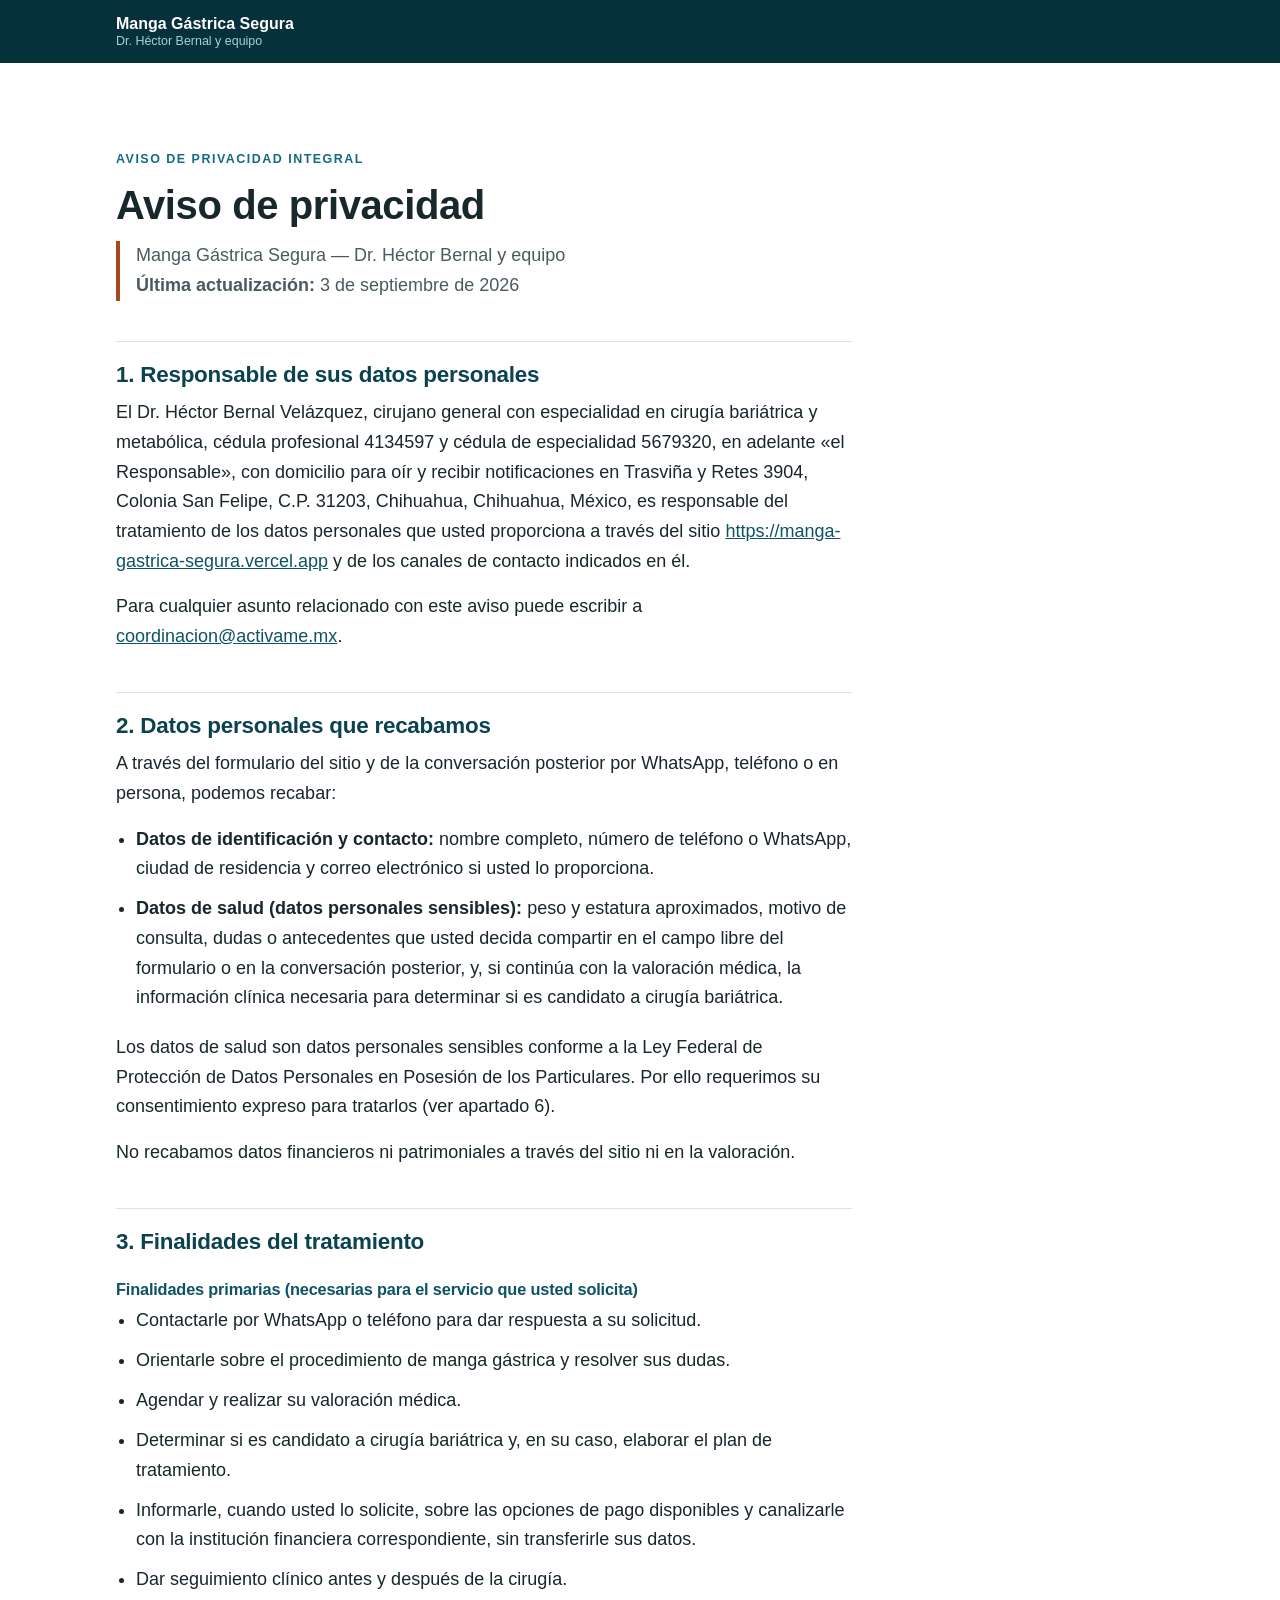
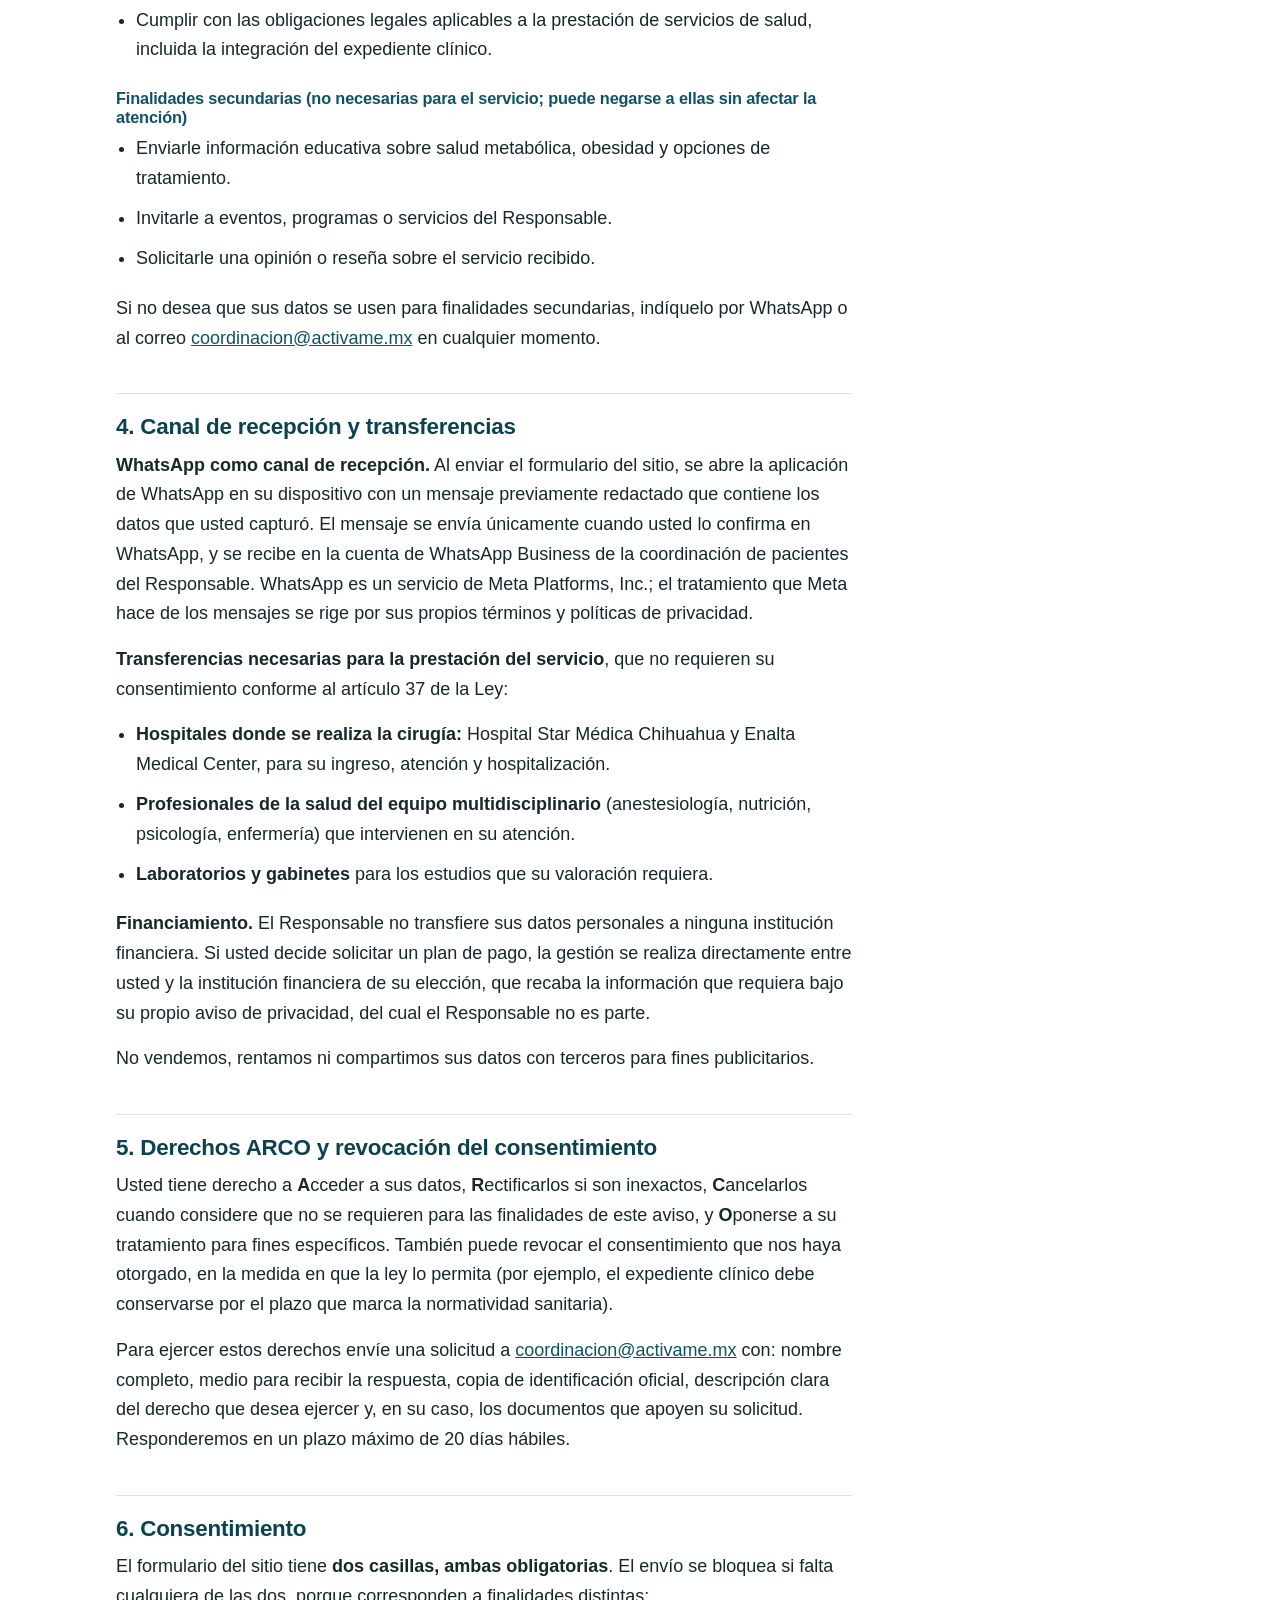
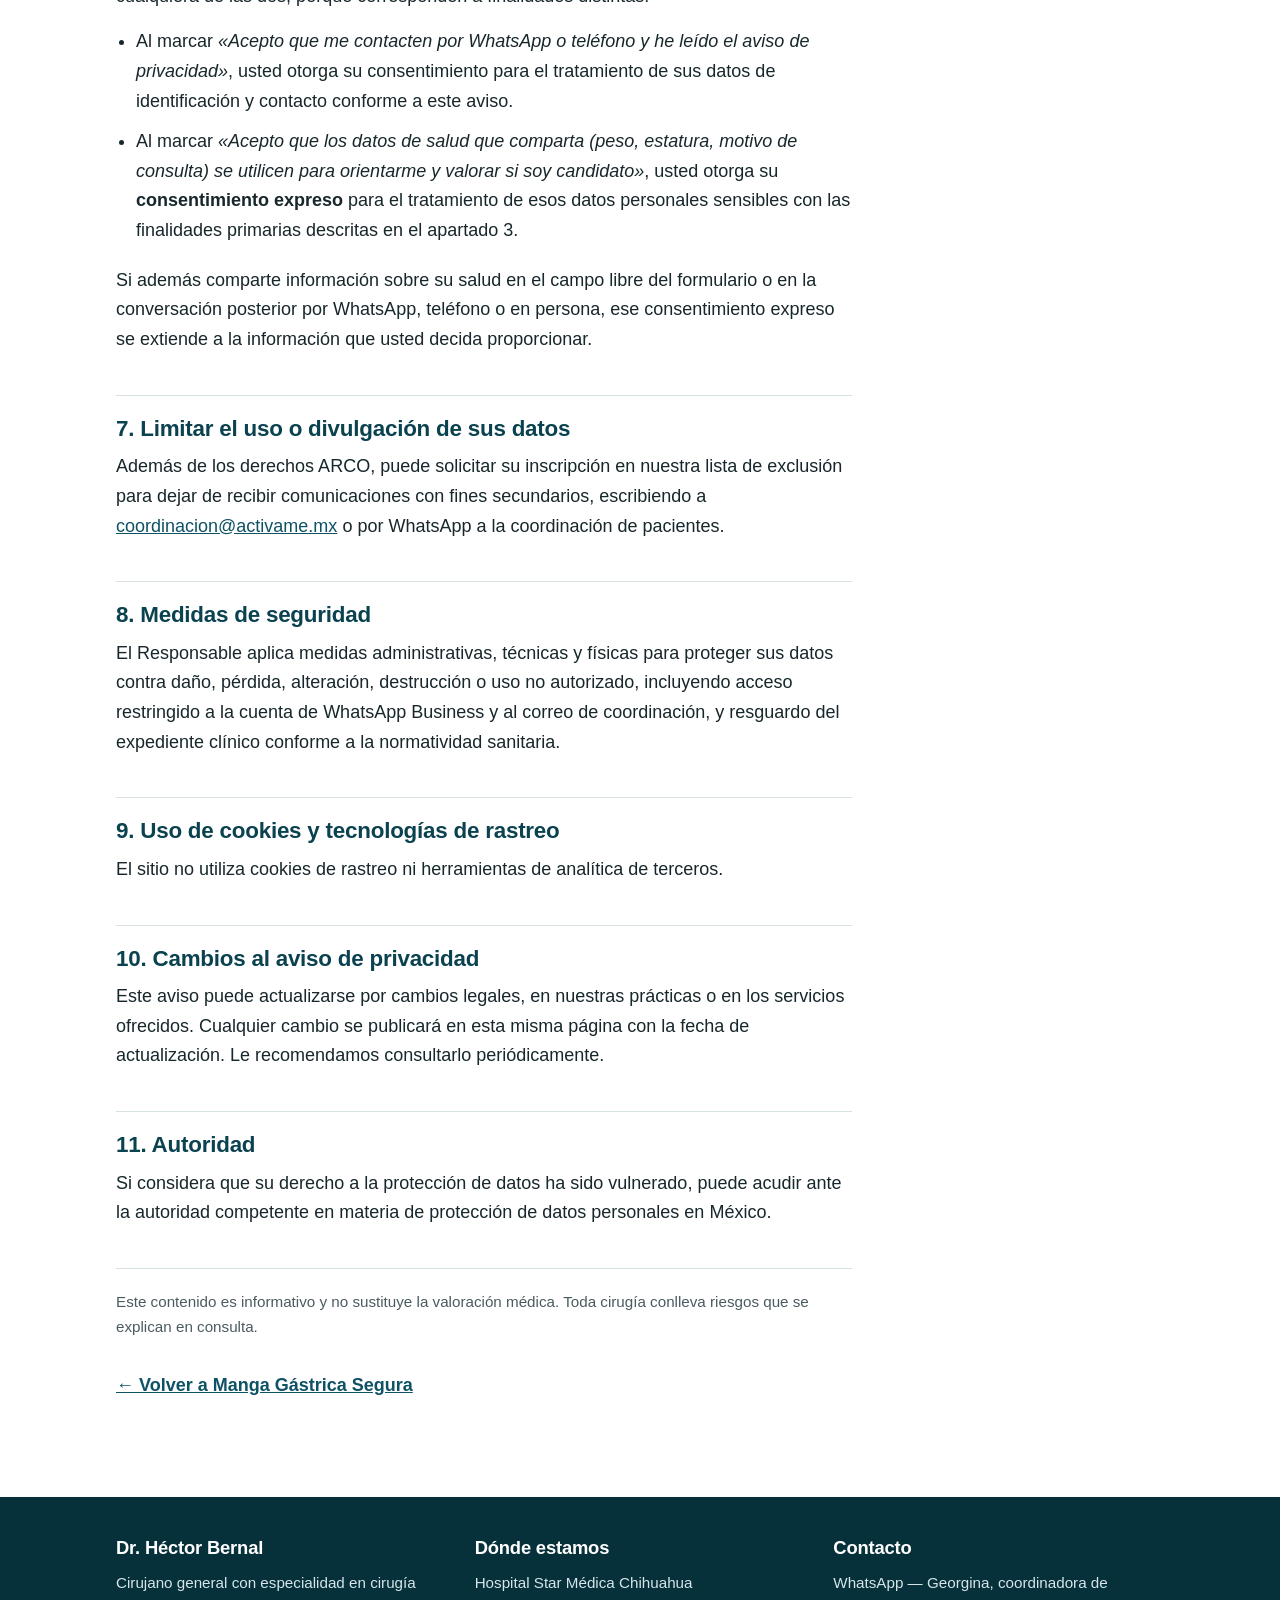
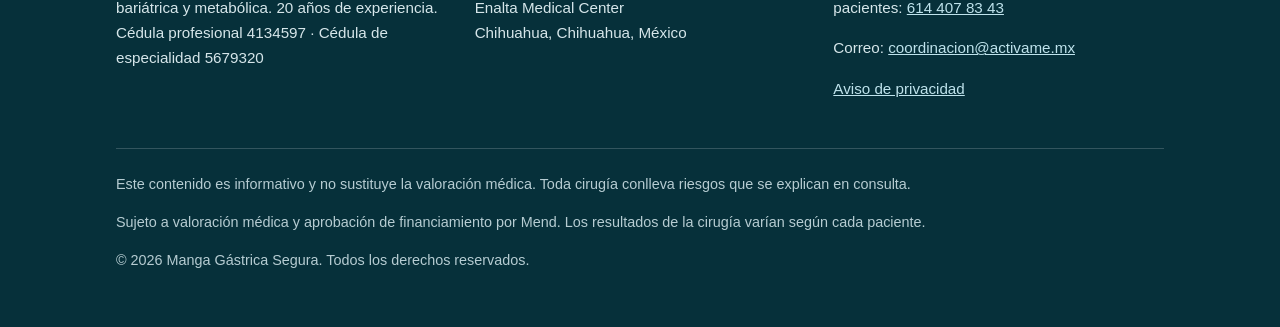
==== aviso-de-privacidad.html @ e192a99c "Publica el aviso de privacidad como página propia del sitio aviso-de-privacidad.html en la raíz, ser" ====
<!doctype html>
<html lang="es-MX">
<head>
<meta charset="utf-8">
<meta name="viewport" content="width=device-width, initial-scale=1">

<!-- DESPLIEGUE PROVISIONAL: no indexable, igual que el resto del sitio. Al pasar al dominio
     definitivo hay que cambiar este robots a "index, follow" Y quitar el X-Robots-Tag de
     vercel.json y netlify.toml. -->
<meta name="robots" content="noindex, nofollow">
<title>Aviso de privacidad | Manga Gástrica Segura</title>
<meta name="description" content="Aviso de privacidad integral del programa Manga Gástrica Segura, del Dr. Héctor Bernal y su equipo, en Chihuahua.">
<link rel="canonical" href="https://manga-gastrica-segura.vercel.app/aviso-de-privacidad">

<link rel="stylesheet" href="assets/css/styles.css">
<link rel="icon" href="data:image/svg+xml,<svg xmlns='http://www.w3.org/2000/svg' viewBox='0 0 100 100'><rect width='100' height='100' rx='20' fill='%230b4250'/><text x='50' y='68' font-size='56' font-family='sans-serif' font-weight='700' fill='white' text-anchor='middle'>M</text></svg>">
</head>
<body>

<a class="salta-al-contenido" href="#contenido">Saltar al contenido</a>

<!-- Mismo encabezado que la landing, sin el CTA: esta página se lee, no convierte. -->
<header class="encabezado">
  <div class="envoltura encabezado__fila">
    <a class="marca" href="/">
      Manga Gástrica Segura
      <span>Dr. Héctor Bernal y equipo</span>
    </a>
  </div>
</header>

<main id="contenido">
  <section class="seccion">
    <div class="envoltura">
      <article class="documento">

        <span class="etiqueta-seccion">Aviso de privacidad integral</span>
        <h1>Aviso de privacidad</h1>
        <p class="documento__entrada">
          Manga Gástrica Segura — Dr. Héctor Bernal y equipo<br>
          <strong>Última actualización:</strong> 3 de septiembre de 2026
        </p>

        <h2>1. Responsable de sus datos personales</h2>
        <p>
          El Dr. Héctor Bernal Velázquez, cirujano general con especialidad en cirugía bariátrica
          y metabólica, cédula profesional 4134597 y cédula de especialidad 5679320, en adelante
          «el Responsable», con domicilio para oír y recibir notificaciones en Trasviña y Retes
          3904, Colonia San Felipe, C.P. 31203, Chihuahua, Chihuahua, México, es responsable del
          tratamiento de los datos personales que usted proporciona a través del sitio
          <a href="https://manga-gastrica-segura.vercel.app/">https://manga-gastrica-segura.vercel.app</a>
          y de los canales de contacto indicados en él.
        </p>
        <p>
          Para cualquier asunto relacionado con este aviso puede escribir a
          <a href="mailto:coordinacion@activame.mx">coordinacion@activame.mx</a>.
        </p>

        <h2>2. Datos personales que recabamos</h2>
        <p>
          A través del formulario del sitio y de la conversación posterior por WhatsApp, teléfono
          o en persona, podemos recabar:
        </p>
        <ul>
          <li>
            <strong>Datos de identificación y contacto:</strong> nombre completo, número de
            teléfono o WhatsApp, ciudad de residencia y correo electrónico si usted lo
            proporciona.
          </li>
          <li>
            <strong>Datos de salud (datos personales sensibles):</strong> peso y estatura
            aproximados, motivo de consulta, dudas o antecedentes que usted decida compartir en
            el campo libre del formulario o en la conversación posterior, y, si continúa con la
            valoración médica, la información clínica necesaria para determinar si es candidato a
            cirugía bariátrica.
          </li>
        </ul>
        <p>
          Los datos de salud son datos personales sensibles conforme a la Ley Federal de
          Protección de Datos Personales en Posesión de los Particulares. Por ello requerimos su
          consentimiento expreso para tratarlos (ver apartado 6).
        </p>
        <p>No recabamos datos financieros ni patrimoniales a través del sitio ni en la valoración.</p>

        <h2>3. Finalidades del tratamiento</h2>
        <h3>Finalidades primarias (necesarias para el servicio que usted solicita)</h3>
        <ul>
          <li>Contactarle por WhatsApp o teléfono para dar respuesta a su solicitud.</li>
          <li>Orientarle sobre el procedimiento de manga gástrica y resolver sus dudas.</li>
          <li>Agendar y realizar su valoración médica.</li>
          <li>Determinar si es candidato a cirugía bariátrica y, en su caso, elaborar el plan de tratamiento.</li>
          <li>Informarle, cuando usted lo solicite, sobre las opciones de pago disponibles y canalizarle con la institución financiera correspondiente, sin transferirle sus datos.</li>
          <li>Dar seguimiento clínico antes y después de la cirugía.</li>
          <li>Cumplir con las obligaciones legales aplicables a la prestación de servicios de salud, incluida la integración del expediente clínico.</li>
        </ul>
        <h3>Finalidades secundarias (no necesarias para el servicio; puede negarse a ellas sin afectar la atención)</h3>
        <ul>
          <li>Enviarle información educativa sobre salud metabólica, obesidad y opciones de tratamiento.</li>
          <li>Invitarle a eventos, programas o servicios del Responsable.</li>
          <li>Solicitarle una opinión o reseña sobre el servicio recibido.</li>
        </ul>
        <p>
          Si no desea que sus datos se usen para finalidades secundarias, indíquelo por WhatsApp o
          al correo <a href="mailto:coordinacion@activame.mx">coordinacion@activame.mx</a> en
          cualquier momento.
        </p>

        <h2>4. Canal de recepción y transferencias</h2>
        <p>
          <strong>WhatsApp como canal de recepción.</strong> Al enviar el formulario del sitio, se
          abre la aplicación de WhatsApp en su dispositivo con un mensaje previamente redactado
          que contiene los datos que usted capturó. El mensaje se envía únicamente cuando usted lo
          confirma en WhatsApp, y se recibe en la cuenta de WhatsApp Business de la coordinación
          de pacientes del Responsable. WhatsApp es un servicio de Meta Platforms, Inc.; el
          tratamiento que Meta hace de los mensajes se rige por sus propios términos y políticas
          de privacidad.
        </p>
        <p>
          <strong>Transferencias necesarias para la prestación del servicio</strong>, que no
          requieren su consentimiento conforme al artículo 37 de la Ley:
        </p>
        <ul>
          <li><strong>Hospitales donde se realiza la cirugía:</strong> Hospital Star Médica Chihuahua y Enalta Medical Center, para su ingreso, atención y hospitalización.</li>
          <li><strong>Profesionales de la salud del equipo multidisciplinario</strong> (anestesiología, nutrición, psicología, enfermería) que intervienen en su atención.</li>
          <li><strong>Laboratorios y gabinetes</strong> para los estudios que su valoración requiera.</li>
        </ul>
        <p>
          <strong>Financiamiento.</strong> El Responsable no transfiere sus datos personales a
          ninguna institución financiera. Si usted decide solicitar un plan de pago, la gestión se
          realiza directamente entre usted y la institución financiera de su elección, que recaba
          la información que requiera bajo su propio aviso de privacidad, del cual el Responsable
          no es parte.
        </p>
        <p>No vendemos, rentamos ni compartimos sus datos con terceros para fines publicitarios.</p>

        <h2>5. Derechos ARCO y revocación del consentimiento</h2>
        <p>
          Usted tiene derecho a <strong>A</strong>cceder a sus datos, <strong>R</strong>ectificarlos
          si son inexactos, <strong>C</strong>ancelarlos cuando considere que no se requieren para
          las finalidades de este aviso, y <strong>O</strong>ponerse a su tratamiento para fines
          específicos. También puede revocar el consentimiento que nos haya otorgado, en la medida
          en que la ley lo permita (por ejemplo, el expediente clínico debe conservarse por el
          plazo que marca la normatividad sanitaria).
        </p>
        <p>
          Para ejercer estos derechos envíe una solicitud a
          <a href="mailto:coordinacion@activame.mx">coordinacion@activame.mx</a> con: nombre
          completo, medio para recibir la respuesta, copia de identificación oficial, descripción
          clara del derecho que desea ejercer y, en su caso, los documentos que apoyen su
          solicitud. Responderemos en un plazo máximo de 20 días hábiles.
        </p>

        <h2>6. Consentimiento</h2>
        <p>
          El formulario del sitio tiene <strong>dos casillas, ambas obligatorias</strong>. El
          envío se bloquea si falta cualquiera de las dos, porque corresponden a finalidades
          distintas:
        </p>
        <ul>
          <li>
            Al marcar <em>«Acepto que me contacten por WhatsApp o teléfono y he leído el aviso de
            privacidad»</em>, usted otorga su consentimiento para el tratamiento de sus datos de
            identificación y contacto conforme a este aviso.
          </li>
          <li>
            Al marcar <em>«Acepto que los datos de salud que comparta (peso, estatura, motivo de
            consulta) se utilicen para orientarme y valorar si soy candidato»</em>, usted otorga
            su <strong>consentimiento expreso</strong> para el tratamiento de esos datos
            personales sensibles con las finalidades primarias descritas en el apartado 3.
          </li>
        </ul>
        <p>
          Si además comparte información sobre su salud en el campo libre del formulario o en la
          conversación posterior por WhatsApp, teléfono o en persona, ese consentimiento expreso
          se extiende a la información que usted decida proporcionar.
        </p>

        <h2>7. Limitar el uso o divulgación de sus datos</h2>
        <p>
          Además de los derechos ARCO, puede solicitar su inscripción en nuestra lista de
          exclusión para dejar de recibir comunicaciones con fines secundarios, escribiendo a
          <a href="mailto:coordinacion@activame.mx">coordinacion@activame.mx</a> o por WhatsApp a
          la coordinación de pacientes.
        </p>

        <h2>8. Medidas de seguridad</h2>
        <p>
          El Responsable aplica medidas administrativas, técnicas y físicas para proteger sus
          datos contra daño, pérdida, alteración, destrucción o uso no autorizado, incluyendo
          acceso restringido a la cuenta de WhatsApp Business y al correo de coordinación, y
          resguardo del expediente clínico conforme a la normatividad sanitaria.
        </p>

        <h2>9. Uso de cookies y tecnologías de rastreo</h2>
        <!-- Redacción elegida tras auditar la página el 3 de septiembre de 2026: cero peticiones
             a dominios de terceros, cero cookies, localStorage y sessionStorage vacíos, sin
             Google Analytics ni Meta Pixel, tipografía del sistema y favicon en data URI.
             Dos cosas que legal debería valorar antes de firmar:
             1. El sitio lo sirve Vercel, cuyos registros de acceso guardan direcciones IP.
                Eso no es una cookie ni analítica, pero sí es tratamiento por un encargado.
             2. El día que se instalen Google Analytics o Meta Pixel, este apartado deja de ser
                cierto y hay que reescribirlo ANTES de activarlos. -->
        <p>El sitio no utiliza cookies de rastreo ni herramientas de analítica de terceros.</p>

        <h2>10. Cambios al aviso de privacidad</h2>
        <p>
          Este aviso puede actualizarse por cambios legales, en nuestras prácticas o en los
          servicios ofrecidos. Cualquier cambio se publicará en esta misma página con la fecha de
          actualización. Le recomendamos consultarlo periódicamente.
        </p>

        <h2>11. Autoridad</h2>
        <!-- Pendiente legal: confirmar el nombre vigente de la autoridad. Tras la reforma de 2025
             y la extinción del INAI, la competencia se reasignó; hasta que legal confirme la
             denominación correcta, el texto se queda en la fórmula genérica de abajo, que es
             válida y no se queda desactualizada. -->
        <p>
          Si considera que su derecho a la protección de datos ha sido vulnerado, puede acudir
          ante la autoridad competente en materia de protección de datos personales en México.
        </p>

        <p class="documento__cierre">
          Este contenido es informativo y no sustituye la valoración médica. Toda cirugía conlleva
          riesgos que se explican en consulta.
        </p>

        <p class="documento__volver"><a href="/">← Volver a Manga Gástrica Segura</a></p>

      </article>
    </div>
  </section>
</main>

<!-- ============ FOOTER ============ -->
<footer class="pie">
  <div class="envoltura">
    <div class="pie__rejilla">
      <div>
        <h2>Dr. Héctor Bernal</h2>
        <p>
          Cirujano general con especialidad en cirugía bariátrica y metabólica.
          20 años de experiencia.<br>
          Cédula profesional 4134597 · Cédula de especialidad 5679320
        </p>
      </div>
      <div>
        <h2>Dónde estamos</h2>
        <p>
          Hospital Star Médica Chihuahua<br>
          Enalta Medical Center<br>
          Chihuahua, Chihuahua, México
        </p>
      </div>
      <div>
        <h2>Contacto</h2>
        <p>
          WhatsApp — Georgina, coordinadora de pacientes:
          <a href="https://wa.me/526144078343?text=Hola%2C%20quiero%20informaci%C3%B3n%20sobre%20una%20valoraci%C3%B3n%20para%20manga%20g%C3%A1strica."
             data-evento="click_whatsapp" data-ubicacion="pie" rel="noopener">614 407 83 43</a>
        </p>
        <p>
          Correo: <a href="mailto:coordinacion@activame.mx">coordinacion@activame.mx</a>
        </p>
        <p><a href="/aviso-de-privacidad">Aviso de privacidad</a></p>
      </div>
    </div>

    <div class="pie__legal">
      <p>
        Este contenido es informativo y no sustituye la valoración médica. Toda cirugía conlleva
        riesgos que se explican en consulta.
      </p>
      <p>
        Sujeto a valoración médica y aprobación de financiamiento por Mend. Los resultados de la
        cirugía varían según cada paciente.
      </p>
      <p>&copy; <span id="anio">2026</span> Manga Gástrica Segura. Todos los derechos reservados.</p>
    </div>
  </div>
</footer>

<script src="assets/js/analitica.js" defer></script>
</body>
</html>
---- assets/css/styles.css ----
/* =========================================================
   Manga Gástrica Segura — hoja de estilos única
   Mobile-first. CSS puro, sin frameworks ni dependencias.
   Paleta: verde azulado profundo (confianza) + terracota (CTA).
   ========================================================= */

/* ---------- 1. Tokens ---------- */
:root {
  /* Color */
  --azul-900: #06303a;
  --azul-800: #0b4250;
  --azul-700: #0e5265;
  --azul-600: #146a80;
  --azul-100: #e2eef1;
  --azul-050: #f2f8f9;

  --terra-700: #8f3b18;
  --terra-600: #a8481f;
  --terra-500: #c25c30;
  --terra-100: #fbeee7;

  --tinta: #17272b;      /* texto principal  — 13.4:1 sobre blanco */
  --tinta-suave: #4a5b60; /* texto secundario — 7.1:1 sobre blanco */
  --linea: #d8e2e5;
  --blanco: #ffffff;
  --hueso: #f7f9fa;

  --alerta-borde: #b08300;
  --alerta-fondo: #fdf6e3;

  /* Tipografía: stack del sistema, cero peticiones externas */
  --fuente: "Inter", "Source Sans 3", -apple-system, BlinkMacSystemFont,
    "Segoe UI", Roboto, "Helvetica Neue", Arial, sans-serif;

  /* Espaciado y forma */
  --ancho: 68rem;
  --radio: 14px;
  --radio-sm: 9px;
  --sombra: 0 1px 2px rgba(6, 48, 58, .06), 0 8px 24px rgba(6, 48, 58, .07);
  --sombra-sm: 0 1px 2px rgba(6, 48, 58, .08);
  --paso: clamp(2.75rem, 8vw, 5rem); /* separación vertical entre secciones */
}

/* ---------- 2. Reset ligero ---------- */
*, *::before, *::after { box-sizing: border-box; }

html {
  -webkit-text-size-adjust: 100%;
  scroll-behavior: smooth;
  scroll-padding-top: 1rem;
}

body {
  margin: 0;
  font-family: var(--fuente);
  font-size: 18px;              /* base 18px en móvil, según brief */
  line-height: 1.65;
  color: var(--tinta);
  background: var(--blanco);
  -webkit-font-smoothing: antialiased;
}

img, svg { max-width: 100%; height: auto; display: block; }
h1, h2, h3, h4 { line-height: 1.2; margin: 0 0 .6em; font-weight: 700; letter-spacing: -.01em; }
p { margin: 0 0 1em; }
ul, ol { margin: 0 0 1em; padding-left: 1.15em; }
li { margin-bottom: .5em; }
a { color: var(--azul-700); }
a:hover { color: var(--azul-600); }

@media (prefers-reduced-motion: reduce) {
  html { scroll-behavior: auto; }
  *, *::before, *::after { animation-duration: .001ms !important; transition-duration: .001ms !important; }
}

/* ---------- 3. Accesibilidad ---------- */
:where(a, button, summary, input, select, textarea):focus-visible {
  outline: 3px solid var(--terra-600);
  outline-offset: 3px;
  border-radius: 4px;
}

.salta-al-contenido {
  position: absolute;
  left: -9999px;
  top: 0;
  background: var(--azul-800);
  color: var(--blanco);
  padding: .75rem 1rem;
  z-index: 200;
}
.salta-al-contenido:focus {
  left: .5rem;
  top: .5rem;
}

.solo-lectores {
  position: absolute;
  width: 1px; height: 1px;
  padding: 0; margin: -1px;
  overflow: hidden; clip: rect(0 0 0 0);
  white-space: nowrap; border: 0;
}

/* ---------- 4. Layout ---------- */
.envoltura {
  width: 100%;
  max-width: var(--ancho);
  margin-inline: auto;
  padding-inline: 1.25rem;
}

.seccion {
  padding-block: var(--paso);
}
.seccion--hueso { background: var(--hueso); }
.seccion--azul {
  background: var(--azul-800);
  color: var(--blanco);
}
.seccion--azul h2, .seccion--azul h3 { color: var(--blanco); }
.seccion--azul a:not(.boton) { color: #bfe3ec; }
/* Las tarjetas blancas dentro de una sección azul recuperan el enlace oscuro */
.seccion--azul .formulario a { color: var(--azul-700); }

.seccion__intro {
  max-width: 44rem;
}

.etiqueta-seccion {
  display: inline-block;
  font-size: .78rem;
  font-weight: 700;
  letter-spacing: .12em;
  text-transform: uppercase;
  color: var(--azul-600);
  margin-bottom: .75rem;
}
.seccion--azul .etiqueta-seccion { color: #9fd3df; }

h2 { font-size: clamp(1.6rem, 5.5vw, 2.3rem); }
h3 { font-size: clamp(1.15rem, 3.6vw, 1.35rem); }

.destacado {
  font-size: clamp(1.15rem, 4vw, 1.4rem);
  font-weight: 700;
  color: var(--azul-800);
  border-left: 4px solid var(--terra-600);
  padding-left: 1rem;
  margin: 2rem 0 0;
  max-width: 34rem;
}
.seccion--azul .destacado { color: var(--blanco); border-left-color: #f0a97f; }

.nota { font-size: .95rem; color: var(--tinta-suave); }

/* ---------- 6. Botones ---------- */
.boton {
  display: inline-flex;
  align-items: center;
  justify-content: center;
  gap: .5rem;
  min-height: 52px;
  padding: .85rem 1.5rem;
  border: 2px solid transparent;
  border-radius: 999px;
  font: inherit;
  font-weight: 700;
  text-align: center;
  text-decoration: none;
  cursor: pointer;
  transition: background-color .18s ease, color .18s ease, border-color .18s ease, transform .18s ease;
}
.boton:active { transform: translateY(1px); }

.boton--primario {
  background: var(--terra-600);
  color: var(--blanco);
}
.boton--primario:hover { background: var(--terra-700); color: var(--blanco); }

.boton--secundario {
  background: transparent;
  border-color: currentColor;
  color: var(--azul-800);
}
.boton--secundario:hover { background: var(--azul-100); color: var(--azul-800); }

.seccion--azul .boton--secundario,
.hero .boton--secundario { color: var(--blanco); }
.seccion--azul .boton--secundario:hover,
.hero .boton--secundario:hover { background: rgba(255,255,255,.12); color: var(--blanco); }

.grupo-botones {
  display: flex;
  flex-direction: column;
  gap: .75rem;
  margin-top: 1.75rem;
}
@media (min-width: 40rem) {
  .grupo-botones { flex-direction: row; flex-wrap: wrap; }
  .grupo-botones .boton { flex: 0 1 auto; }
}

/* ---------- 7. Encabezado ---------- */
.encabezado {
  background: var(--azul-900);
  color: var(--blanco);
  padding-block: .85rem;
}
.encabezado__fila {
  display: flex;
  align-items: center;
  justify-content: space-between;
  gap: 1rem;
}
.marca {
  color: var(--blanco);
  text-decoration: none;
  font-weight: 700;
  font-size: 1rem;
  line-height: 1.25;
}
.marca span {
  display: block;
  font-weight: 500;
  font-size: .78rem;
  color: #9fd3df;
}
.encabezado .boton { min-height: 44px; padding: .5rem 1rem; font-size: .92rem; }

/* ---------- 8. Hero ---------- */
.hero {
  background: linear-gradient(170deg, var(--azul-800) 0%, var(--azul-900) 100%);
  color: var(--blanco);
  padding-block: clamp(2.5rem, 8vw, 4.5rem);
}
.hero h1 {
  font-size: clamp(1.95rem, 7.2vw, 3.1rem);
  margin-bottom: .75rem;
  max-width: 18ch;
}
.hero__sub {
  font-size: clamp(1.02rem, 3.6vw, 1.18rem);
  color: #dbeaee;
  max-width: 46ch;
}
.hero__media { margin-top: 2.25rem; }
.hero__media picture { display: block; }
.hero__media img {
  display: block;
  width: 100%;
  height: auto;
  aspect-ratio: 4 / 3;
  object-fit: cover;
  border-radius: var(--radio);
  background: rgba(255,255,255,.08);
}
.hero h1 { max-width: 24ch; }
.hero__marca {
  display: block;
  font-size: .34em;
  font-weight: 700;
  letter-spacing: .14em;
  text-transform: uppercase;
  color: #9fd3df;
  margin-bottom: .6rem;
}
.hero__legal {
  font-size: .82rem;
  line-height: 1.6;
  color: #bcd4da;
  max-width: 44ch;
  margin-top: 1.25rem;
}
.hero__pie { font-size: .9rem; color: #bcd4da; margin-top: .75rem; }

@media (min-width: 60rem) {
  .hero__fila {
    display: grid;
    grid-template-columns: 1.05fr .95fr;
    gap: 3rem;
    align-items: center;
  }
  .hero__media { margin-top: 0; }
}

/* ---------- 9. Barra de confianza ---------- */
.confianza {
  background: var(--azul-100);
  padding-block: 1.5rem;
}
.confianza__lista {
  list-style: none;
  margin: 0; padding: 0;
  display: grid;
  grid-template-columns: repeat(2, 1fr);
  gap: 1rem;
  text-align: center;
}
.confianza__lista li { margin: 0; }
.confianza__dato {
  display: block;
  font-size: 1.35rem;
  font-weight: 700;
  color: var(--azul-800);
  line-height: 1.2;
}
.confianza__texto {
  display: block;
  font-size: .88rem;
  color: var(--tinta-suave);
}
@media (min-width: 48rem) {
  .confianza__lista { grid-template-columns: repeat(4, 1fr); }
}

/* ---------- 10. Preguntas de empatía ---------- */
.empatia__lista {
  list-style: none;
  margin: 2rem 0 0;
  padding: 0;
  display: grid;
  gap: .85rem;
}
.empatia__lista li {
  margin: 0;
  background: var(--blanco);
  border: 1px solid var(--linea);
  border-left: 4px solid var(--azul-600);
  border-radius: var(--radio-sm);
  padding: 1rem 1.15rem;
  font-size: 1.08rem;
  font-weight: 600;
  color: var(--azul-800);
  box-shadow: var(--sombra-sm);
}
@media (min-width: 48rem) {
  .empatia__lista { grid-template-columns: repeat(2, 1fr); }
}

/* ---------- 11. Tarjetas genéricas ---------- */
.tarjeta {
  background: var(--blanco);
  border: 1px solid var(--linea);
  border-radius: var(--radio);
  padding: 1.5rem;
  box-shadow: var(--sombra-sm);
}
.rejilla-2 {
  display: grid;
  gap: 1.25rem;
  margin-top: 2rem;
}
@media (min-width: 52rem) {
  .rejilla-2 { grid-template-columns: repeat(2, 1fr); }
}

.lista-marcada, .lista-simple {
  list-style: none;
  padding: 0;
  margin: 0;
}
.lista-marcada li {
  position: relative;
  padding-left: 1.9rem;
  margin-bottom: .9rem;
}
.lista-marcada li::before {
  content: "";
  position: absolute;
  left: 0; top: .45em;
  width: 1.15rem; height: 1.15rem;
  border-radius: 50%;
  background: var(--azul-600);
  box-shadow: inset 0 0 0 3px var(--blanco), inset 0 0 0 6px var(--azul-600);
}
.tarjeta--no-recortamos { border-top: 5px solid var(--azul-600); }
.tarjeta--accesibilidad { border-top: 5px solid var(--terra-600); }

/* ---------- 12. Fórmula de la seguridad ---------- */
.formula {
  display: flex;
  flex-wrap: wrap;
  align-items: center;
  gap: .4rem .55rem;
  margin: 1.5rem 0 2rem;
  font-weight: 700;
  font-size: 1rem;
}
.formula__igual, .formula__mas { color: #9fd3df; }
.formula__titulo {
  background: var(--terra-600);
  color: var(--blanco);
  padding: .3rem .8rem;
  border-radius: 999px;
}
.formula__pieza {
  background: rgba(255,255,255,.12);
  padding: .3rem .8rem;
  border-radius: 999px;
}

.acordeon {
  display: grid;
  gap: .7rem;
}
.pieza {
  background: rgba(255,255,255,.07);
  border: 1px solid rgba(255,255,255,.2);
  border-radius: var(--radio-sm);
  padding: 0 1.15rem;
}
.pieza > summary {
  list-style: none;
  cursor: pointer;
  padding: 1rem 0;
  font-weight: 700;
  font-size: 1.05rem;
  display: flex;
  align-items: center;
  justify-content: space-between;
  gap: 1rem;
}
.pieza > summary::-webkit-details-marker { display: none; }
.pieza > summary::after {
  content: "+";
  font-size: 1.5rem;
  line-height: 1;
  color: #9fd3df;
  flex: 0 0 auto;
}
.pieza[open] > summary::after { content: "–"; }
.pieza__cuerpo {
  padding-bottom: 1.1rem;
  color: #dbeaee;
  margin: 0;
}

/* En pantallas grandes la fórmula se muestra abierta en rejilla */
@media (min-width: 62rem) {
  .acordeon { grid-template-columns: repeat(3, 1fr); gap: 1rem; }
  .pieza > summary { cursor: default; }
  .pieza > summary::after { display: none; }
  .pieza .pieza__cuerpo { display: block !important; }
  .pieza { padding-bottom: .25rem; }
}

/* Contenedor de foto cuya ruta todavía no existe: bloque neutro, sin ícono roto */
.media--pendiente {
  border-radius: var(--radio);
  background: var(--azul-050);
  border: 1px solid var(--linea);
  aspect-ratio: 4 / 5;
}
.hero__media.media--pendiente {
  background: rgba(255,255,255,.07);
  border-color: rgba(255,255,255,.18);
  aspect-ratio: 4 / 3;
}

/* ---------- 13. Perfil del médico ---------- */
.perfil figure { margin: 0; }
.perfil figure picture { display: block; }
.perfil figure img {
  display: block;
  width: 100%;
  height: auto;
  aspect-ratio: 4 / 5;
  object-fit: cover;
  border-radius: var(--radio);
  background: var(--azul-050);
}

@media (min-width: 56rem) {
  .perfil {
    display: grid;
    grid-template-columns: .8fr 1.2fr;
    gap: 2.5rem;
    align-items: start;
  }
}
.perfil__datos {
  list-style: none;
  padding: 0;
  margin: 1.5rem 0 0;
  display: grid;
  gap: .75rem;
}
.perfil__datos li {
  margin: 0;
  border-top: 1px solid var(--linea);
  padding-top: .75rem;
}
.perfil__datos strong { display: block; color: var(--azul-800); }

/* ---------- 14. Esquema SVG ---------- */
.esquema {
  background: var(--blanco);
  border: 1px solid var(--linea);
  border-radius: var(--radio);
  padding: 1.25rem .75rem;
  margin: 1.5rem 0 0;
}
@media (min-width: 40rem) {
  .esquema { padding: 1.75rem; }
}
.esquema svg { margin-inline: auto; width: 100%; max-width: 30rem; }
.esquema figcaption {
  font-size: .92rem;
  color: var(--tinta-suave);
  text-align: center;
  margin-top: 1rem;
}

/* ---------- 15. Proceso (timeline) ---------- */
.proceso {
  list-style: none;
  margin: 2rem 0 0;
  padding: 0 0 0 2.5rem;
  position: relative;
  counter-reset: paso;
}
.proceso::before {
  content: "";
  position: absolute;
  left: .9rem; top: .5rem; bottom: .5rem;
  width: 2px;
  background: var(--azul-100);
}
.proceso li {
  position: relative;
  margin-bottom: 1.75rem;
  counter-increment: paso;
}
.proceso li::before {
  content: counter(paso);
  position: absolute;
  left: -2.5rem; top: 0;
  width: 1.85rem; height: 1.85rem;
  border-radius: 50%;
  background: var(--azul-700);
  color: var(--blanco);
  font-size: .95rem;
  font-weight: 700;
  display: flex;
  align-items: center;
  justify-content: center;
}
.proceso h3 { margin-bottom: .25rem; font-size: 1.1rem; }
.proceso p { margin: 0; color: var(--tinta-suave); }

/* ---------- 16. Riesgos ---------- */
.riesgos__lista {
  list-style: none;
  padding: 0;
  margin: 2rem 0 0;
  display: grid;
  gap: .8rem;
}
.riesgos__lista li {
  margin: 0;
  background: var(--blanco);
  border: 1px solid var(--linea);
  border-radius: var(--radio-sm);
  padding: .95rem 1.1rem;
}
.riesgos__lista strong { color: var(--azul-800); }
@media (min-width: 52rem) {
  .riesgos__lista { grid-template-columns: repeat(2, 1fr); }
}

/* ---------- 17. FAQ ---------- */
.faq { display: grid; gap: .7rem; margin-top: 2rem; }
.faq__item {
  background: var(--blanco);
  border: 1px solid var(--linea);
  border-radius: var(--radio-sm);
  padding: 0 1.15rem;
  box-shadow: var(--sombra-sm);
}
.faq__item > summary {
  list-style: none;
  cursor: pointer;
  padding: 1.1rem 0;
  font-weight: 700;
  color: var(--azul-800);
  display: flex;
  align-items: center;
  justify-content: space-between;
  gap: 1rem;
}
.faq__item > summary::-webkit-details-marker { display: none; }
.faq__item > summary::after {
  content: "+";
  font-size: 1.5rem;
  line-height: 1;
  color: var(--terra-600);
  flex: 0 0 auto;
}
.faq__item[open] > summary::after { content: "–"; }
.faq__respuesta { padding-bottom: 1.1rem; margin: 0; color: var(--tinta-suave); }
.faq__respuesta p { margin-bottom: .6em; }
.faq__respuesta p:last-child { margin-bottom: 0; }

/* ---------- 18. Planes de pago ---------- */
.plan-unico {
  margin-top: 2rem;
  max-width: 46rem;
}

/* Lista de "qué incluye" y de acompañamiento */
.lista-incluye { margin-top: 2rem; }
@media (min-width: 52rem) {
  .lista-incluye {
    display: grid;
    grid-template-columns: repeat(2, 1fr);
    gap: 0 2rem;
  }
}

/* ---------- 19. Formulario ---------- */
.formulario {
  background: var(--blanco);
  border-radius: var(--radio);
  padding: 1.5rem;
  margin-top: 2rem;
  box-shadow: var(--sombra);
  color: var(--tinta);
}
.campo { margin-bottom: 1.15rem; }
.campo label {
  display: block;
  font-weight: 600;
  margin-bottom: .35rem;
  font-size: .98rem;
}
.campo__ayuda {
  display: block;
  font-weight: 400;
  font-size: .85rem;
  color: var(--tinta-suave);
}
.campo input,
.campo select,
.campo textarea {
  width: 100%;
  min-height: 50px;
  padding: .7rem .85rem;
  font: inherit;
  font-size: 1rem;
  color: var(--tinta);
  background: var(--blanco);
  border: 1px solid #9fb0b5;
  border-radius: var(--radio-sm);
}
.campo textarea { min-height: 6rem; resize: vertical; }
.campo input:focus, .campo select:focus, .campo textarea:focus { border-color: var(--azul-600); }

.campos-fila { display: grid; gap: 0; }
@media (min-width: 40rem) {
  .campos-fila { grid-template-columns: repeat(2, 1fr); gap: 0 1rem; }
}

.formulario .boton { width: 100%; }
.formulario__pie {
  margin: .9rem 0 0;
  font-size: .92rem;
  color: var(--tinta-suave);
  text-align: center;
}
.consentimiento {
  display: flex;
  gap: .65rem;
  align-items: flex-start;
  font-size: .92rem;
  color: var(--tinta-suave);
}
.consentimiento input {
  width: 1.35rem; height: 1.35rem;
  min-height: 0;
  margin-top: .15rem;
  flex: 0 0 auto;
}

/* ---------- 20. WhatsApp flotante ---------- */
.wa-flotante {
  position: fixed;
  right: 1rem;
  bottom: 1rem;
  z-index: 90;
  display: inline-flex;
  align-items: center;
  gap: .55rem;
  background: #0f7a3f;
  color: var(--blanco);
  text-decoration: none;
  font-weight: 700;
  font-size: .95rem;
  padding: .85rem 1.15rem;
  border-radius: 999px;
  box-shadow: 0 6px 20px rgba(6, 48, 58, .3);
}
.wa-flotante:hover { background: #0c6a35; color: var(--blanco); }
.wa-flotante svg { width: 1.4rem; height: 1.4rem; fill: currentColor; flex: 0 0 auto; }

/* ---------- 21. Pie de página ---------- */
.pie {
  background: var(--azul-900);
  color: #d6e6ea;
  padding-block: 2.5rem;
  font-size: .95rem;
}
.pie h2 { font-size: 1.15rem; color: var(--blanco); }
.pie a { color: #bfe3ec; }
.pie__rejilla { display: grid; gap: 1.75rem; }
@media (min-width: 52rem) {
  .pie__rejilla { grid-template-columns: repeat(3, 1fr); }
}
.pie__legal {
  margin-top: 2rem;
  padding-top: 1.5rem;
  border-top: 1px solid rgba(255,255,255,.18);
  color: #b6ccd2;
  font-size: .9rem;
}

/* =========================================================
   22. Movimiento
   Página médica: el movimiento acompaña la lectura, no decora.
   Tres reglas que gobiernan todo lo de abajo:
   1. El estado oculto sólo existe con la clase .js en <html>, que pone
      un script en línea del <head>. Sin JavaScript no se oculta nada.
   2. Todo va dentro de (prefers-reduced-motion: no-preference). Con la
      preferencia de movimiento reducido, nada se anima ni se oculta.
   3. Sólo se animan opacity y transform. Ningún desplazamiento de
      maquetación.
   ========================================================= */
:root {
  --curva: cubic-bezier(0.22, 1, 0.36, 1);
  --dur: 480ms;
}

/* Resaltado del destino al llegar desde una pregunta del inicio.
   Va en box-shadow, no en border, para no mover nada de sitio. */
.destino-resaltado {
  box-shadow: inset 4px 0 0 0 var(--terra-600);
  transition: box-shadow 400ms var(--curva);
}
.seccion--azul.destino-resaltado { box-shadow: inset 4px 0 0 0 #f0a97f; }

@media (prefers-reduced-motion: no-preference) {

  /* ---- 1. Aparición por secciones y cascada de tarjetas ---- */
  .js [data-animar] {
    opacity: 0;
    transform: translateY(16px);
    transition: opacity var(--dur) var(--curva), transform var(--dur) var(--curva);
    transition-delay: var(--retraso, 0ms);
  }
  .js [data-animar].visible { opacity: 1; transform: none; }

  /* ---- 3. Términos de la fórmula ---- */
  .js .formula__pieza[data-termino] {
    opacity: 0;
    transform: translateY(8px);
    transition: opacity 380ms var(--curva), transform 380ms var(--curva),
                background-color 200ms ease-out, color 200ms ease-out;
    transition-delay: var(--retraso, 0ms);
  }
  .js .formula.visible .formula__pieza[data-termino] { opacity: 1; transform: none; }

  /* ---- 6. Línea del proceso, dibujada al entrar ---- */
  .js .proceso::before {
    transform: scaleY(0);
    transform-origin: top;
    transition: transform 900ms var(--curva);
  }
  .js .proceso.visible::before { transform: scaleY(1); }

  /* ---- 4. Esquema del estómago ---- */
  .js .esquema__svg .esq-trazo {
    stroke-dasharray: var(--largo, 1000);
    stroke-dashoffset: var(--largo, 1000);
    fill-opacity: 0;
    transition: stroke-dashoffset 800ms var(--curva), fill-opacity 300ms ease-out 620ms;
  }
  .js .esquema__svg.visible .esq-trazo { stroke-dashoffset: 0; fill-opacity: 1; }
  .js .esquema__svg .esq-grapado,
  .js .esquema__svg .esq-retirada {
    opacity: 0;
    transition: opacity 400ms ease-out 800ms;
  }
  .js .esquema__svg.visible .esq-grapado { opacity: 1; }
  .js .esquema__svg.visible .esq-retirada { opacity: .25; }

  /* ---- 8. Botón flotante de WhatsApp ---- */
  .js .wa-flotante {
    transition: opacity 350ms var(--curva), transform 350ms var(--curva);
  }
  .js .wa-flotante[data-oculto] {
    opacity: 0;
    transform: translateY(12px);
    pointer-events: none;
  }

  /* ---- 9. Microinteracciones ---- */
  .boton { transition: background-color 200ms ease-out, color 200ms ease-out,
                       border-color 200ms ease-out, transform 200ms var(--curva),
                       box-shadow 200ms var(--curva); }
  .boton:hover { transform: translateY(-1px); box-shadow: var(--sombra); }
  .boton:active { transform: none; box-shadow: var(--sombra-sm); }

  .tarjeta, .pieza { transition: transform 250ms var(--curva), box-shadow 250ms var(--curva); }
  .tarjeta:hover { transform: translateY(-2px); box-shadow: var(--sombra); }
  .pieza:hover { transform: translateY(-2px); }

  .flecha { display: inline-block; transition: transform 200ms var(--curva); }
  a:hover .flecha { transform: translateX(4px); }

  .campo input, .campo select, .campo textarea {
    transition: border-color 150ms ease-out, box-shadow 150ms ease-out;
  }
}

/* Foco visible del formulario: también sin movimiento reducido */
.campo input:focus-visible,
.campo select:focus-visible,
.campo textarea:focus-visible {
  border-color: var(--terra-600);
  box-shadow: 0 0 0 1px var(--terra-600);
}

/* ---- 3. Resaltado recíproco fórmula ↔ tarjeta ---- */
.formula__pieza.destacada {
  background: var(--terra-600);
  color: var(--blanco);
}
.pieza.destacada { box-shadow: 0 0 0 2px #9fd3df; }
.js .formula__pieza[data-termino] { cursor: pointer; }

/* ---- 4. Controles del esquema ---- */
.esquema__controles {
  display: flex;
  gap: .5rem;
  justify-content: center;
  margin-top: 1rem;
}
.esquema__boton {
  font: inherit;
  font-size: .88rem;
  font-weight: 600;
  color: var(--azul-800);
  background: var(--blanco);
  border: 1px solid var(--linea);
  border-radius: 999px;
  padding: .4rem 1rem;
  min-height: 40px;
  cursor: pointer;
}
.esquema__boton[aria-pressed="true"] {
  background: var(--azul-800);
  border-color: var(--azul-800);
  color: var(--blanco);
}
.esq-grupo { transition: opacity 400ms var(--curva); }
.esquema__svg[data-enfasis="antes"] .esq-grupo[data-estado="despues"],
.esquema__svg[data-enfasis="despues"] .esq-grupo[data-estado="antes"] { opacity: .2; }

/* ---- 2. Contadores: ancho estable mientras suben ---- */
.confianza__dato { font-variant-numeric: tabular-nums; }

/* ---- 5. Preguntas del inicio como enlaces ---- */
.empatia__lista a {
  display: block;
  color: inherit;
  text-decoration: none;
}
.empatia__lista a::after { content: " →"; color: var(--azul-600); }
.empatia__lista li:hover { border-left-color: var(--terra-600); }

/* ---- 7. Acordeón de FAQ: altura animada con grid, no con max-height ---- */
.faq__envoltura {
  display: grid;
  grid-template-rows: 1fr;
}
.js .faq__envoltura { grid-template-rows: 0fr; }
.js .faq__item[open] .faq__envoltura { grid-template-rows: 1fr; }
.faq__envoltura > * { overflow: hidden; min-height: 0; }
@media (prefers-reduced-motion: no-preference) {
  .js .faq__envoltura { transition: grid-template-rows 320ms var(--curva); }
}

/* Chevron que gira, en lugar del signo +/− */
.faq__item > summary::after {
  content: "";
  width: .55rem; height: .55rem;
  border-right: 2px solid var(--terra-600);
  border-bottom: 2px solid var(--terra-600);
  transform: rotate(45deg) translate(-2px, -2px);
  transform-origin: center;
}
.faq__item[open] > summary::after { content: ""; transform: rotate(225deg) translate(-2px, -2px); }
@media (prefers-reduced-motion: no-preference) {
  .faq__item > summary::after { transition: transform 320ms var(--curva); }
}

/* ---------- 23. Documento de texto largo (aviso de privacidad) ---------- */
.documento { max-width: 46rem; }
.documento h1 {
  font-size: clamp(1.8rem, 6vw, 2.5rem);
  margin-bottom: .75rem;
}
.documento h2 {
  font-size: clamp(1.15rem, 3.6vw, 1.4rem);
  color: var(--azul-800);
  margin-top: 2.5rem;
  margin-bottom: .6rem;
  padding-top: 1.25rem;
  border-top: 1px solid var(--linea);
}
.documento h3 {
  font-size: 1.02rem;
  color: var(--azul-700);
  margin-top: 1.5rem;
  margin-bottom: .4rem;
}
.documento p { margin-bottom: 1rem; }
.documento ul {
  margin: 0 0 1.25rem;
  padding-left: 1.25rem;
}
.documento li { margin-bottom: .65rem; }
.documento__entrada {
  color: var(--tinta-suave);
  border-left: 4px solid var(--terra-600);
  padding-left: 1rem;
  margin-bottom: 2rem;
}
.documento__cierre {
  margin-top: 2.5rem;
  padding-top: 1.25rem;
  border-top: 1px solid var(--linea);
  font-size: .95rem;
  color: var(--tinta-suave);
}
.documento__volver { margin-top: 2rem; font-weight: 600; }
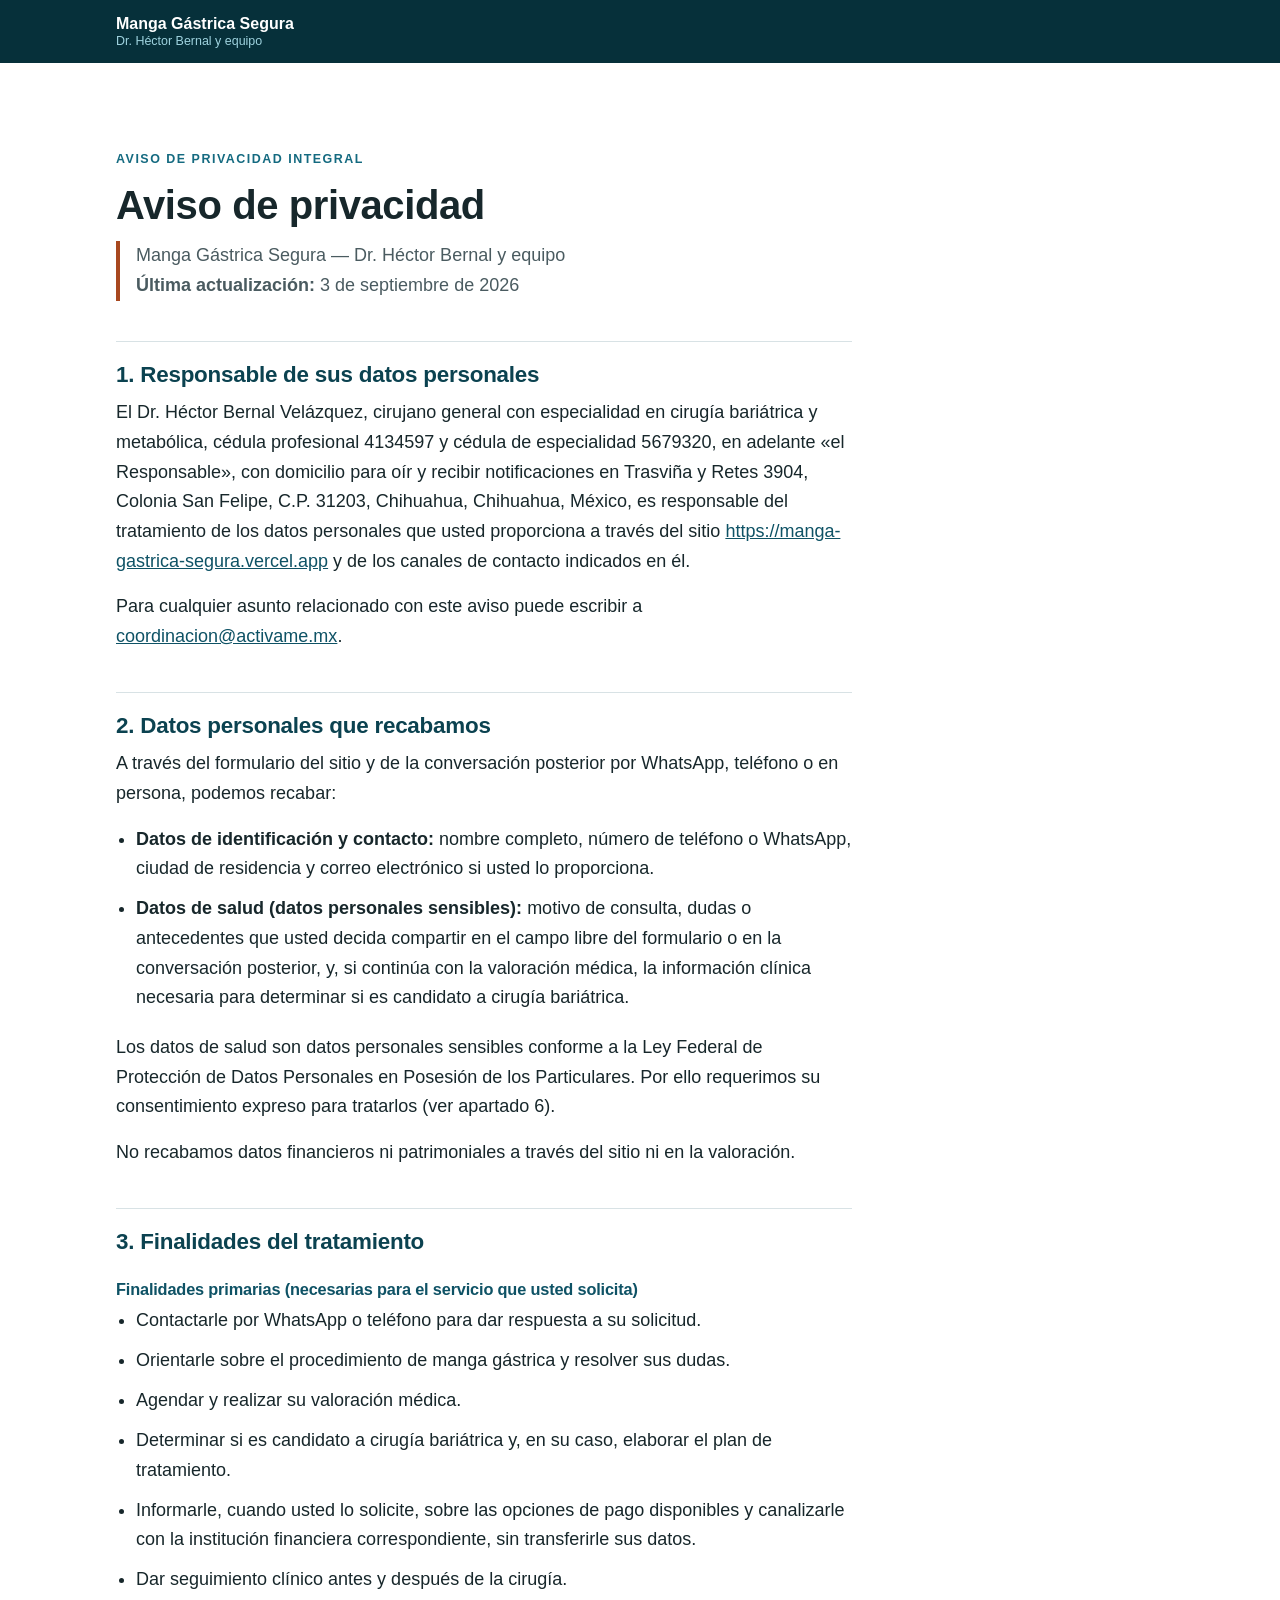
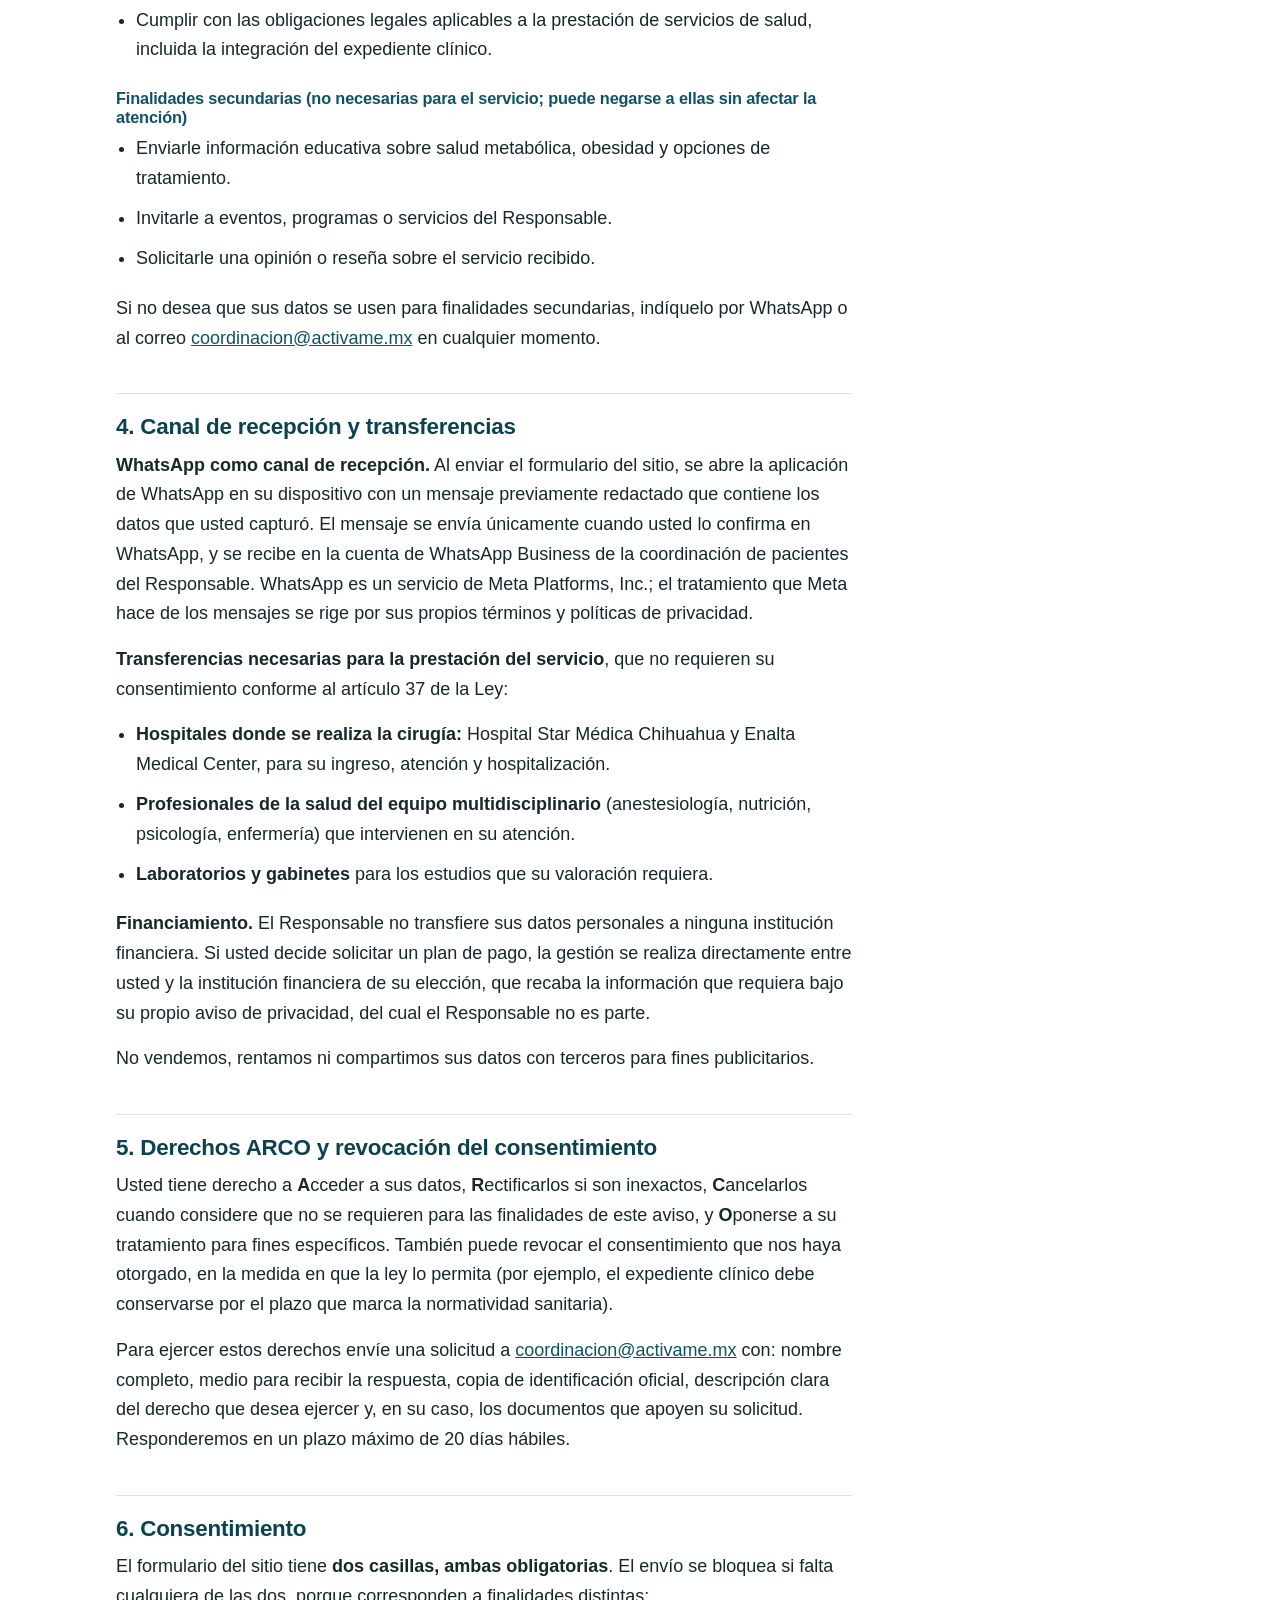
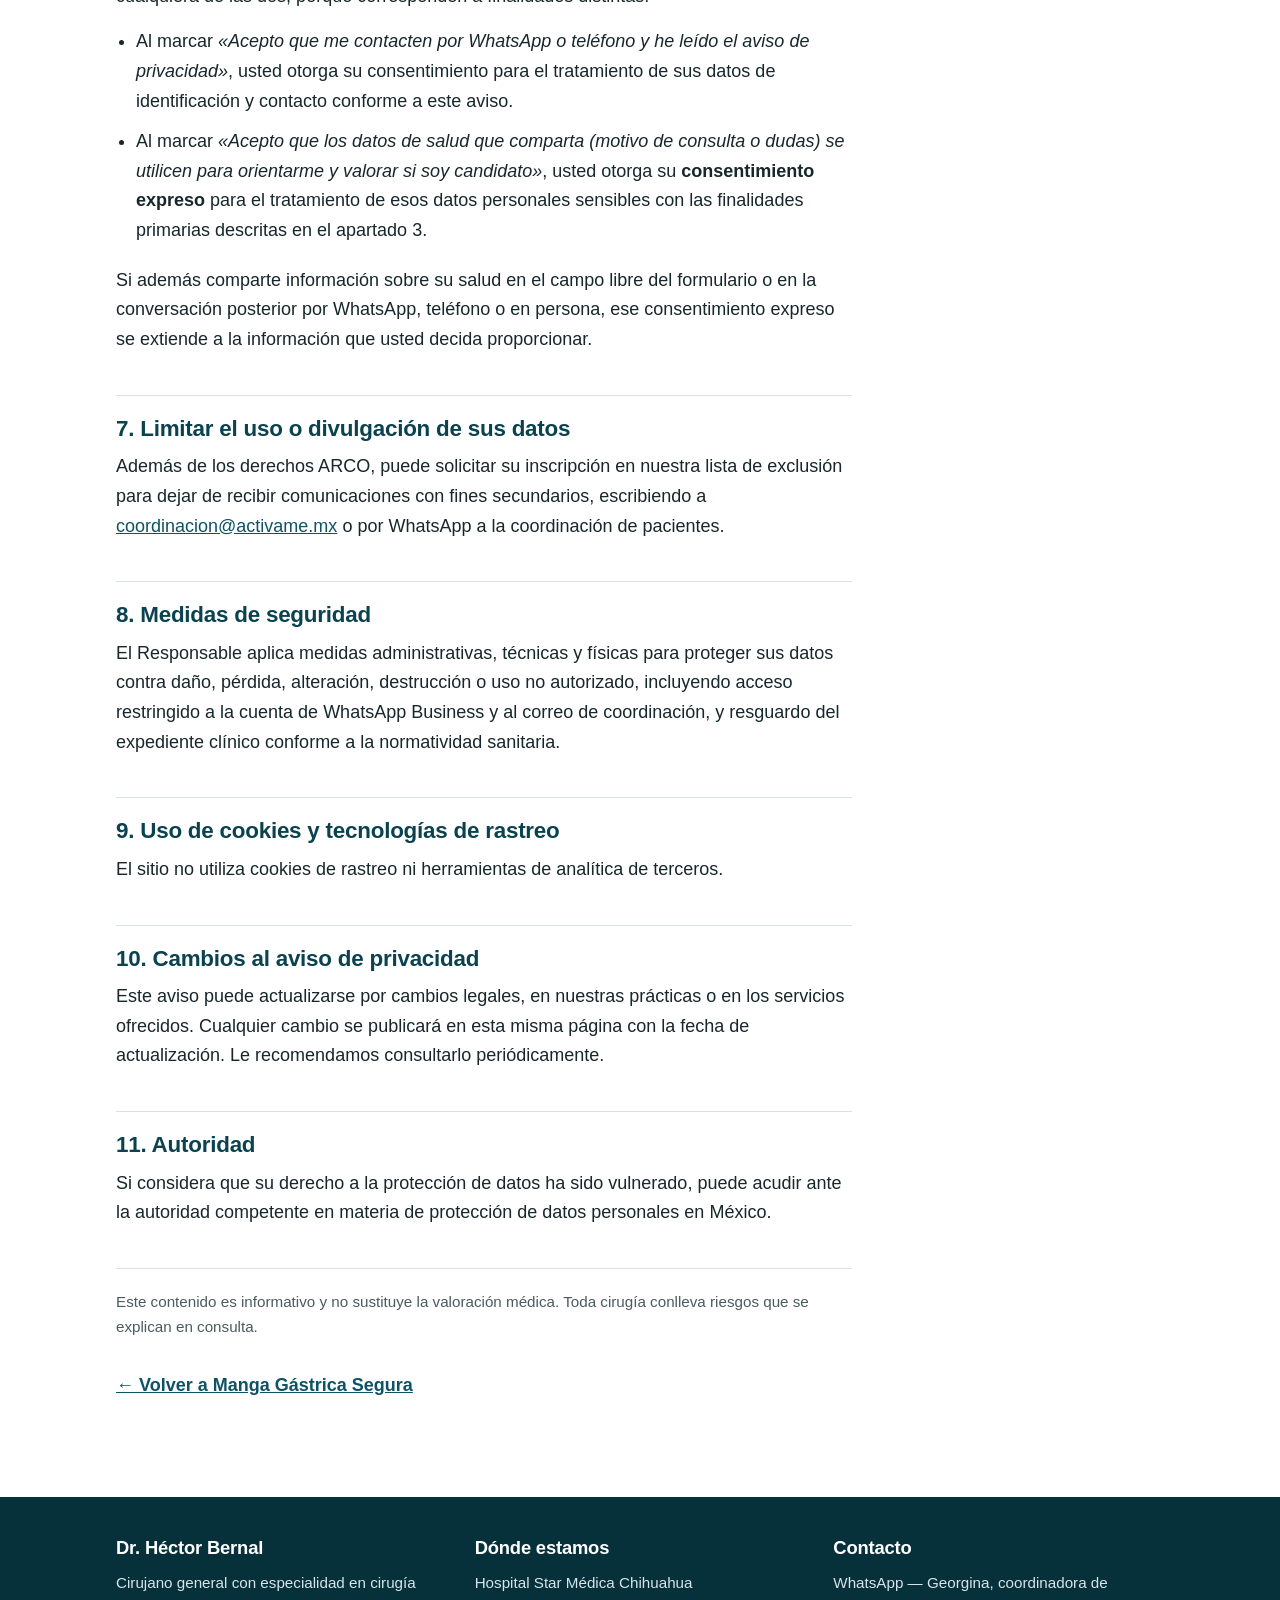
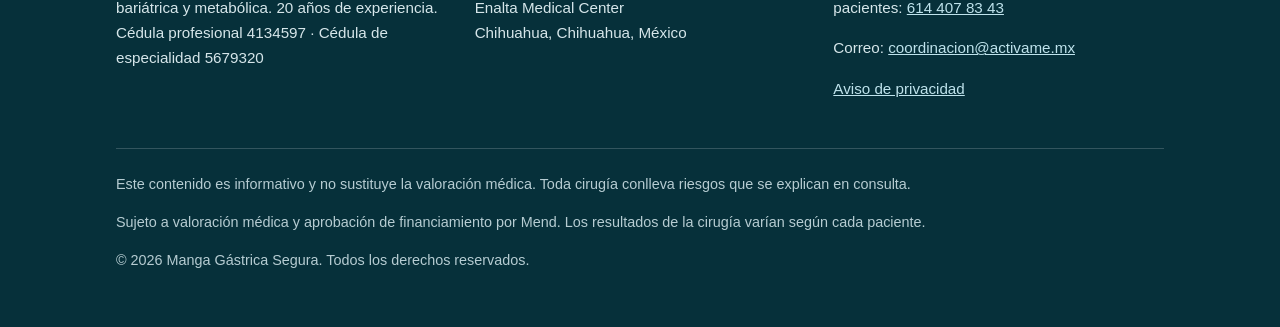
==== commit f1c7b67d: "Prepara la landing para campaña pagada La FAQ de medicamentos deja de nombrar GLP-1 y pasa a "¿Cirug" ====
--- a/aviso-de-privacidad.html
+++ b/aviso-de-privacidad.html
@@ -68,8 +68,8 @@
             proporciona.
           </li>
           <li>
-            <strong>Datos de salud (datos personales sensibles):</strong> peso y estatura
-            aproximados, motivo de consulta, dudas o antecedentes que usted decida compartir en
+            <strong>Datos de salud (datos personales sensibles):</strong> motivo de consulta,
+            dudas o antecedentes que usted decida compartir en
             el campo libre del formulario o en la conversación posterior, y, si continúa con la
             valoración médica, la información clínica necesaria para determinar si es candidato a
             cirugía bariátrica.
@@ -163,8 +163,8 @@
             identificación y contacto conforme a este aviso.
           </li>
           <li>
-            Al marcar <em>«Acepto que los datos de salud que comparta (peso, estatura, motivo de
-            consulta) se utilicen para orientarme y valorar si soy candidato»</em>, usted otorga
+            Al marcar <em>«Acepto que los datos de salud que comparta (motivo de consulta o
+            dudas) se utilicen para orientarme y valorar si soy candidato»</em>, usted otorga
             su <strong>consentimiento expreso</strong> para el tratamiento de esos datos
             personales sensibles con las finalidades primarias descritas en el apartado 3.
           </li>
@@ -195,12 +195,37 @@
         <!-- Redacción elegida tras auditar la página el 3 de septiembre de 2026: cero peticiones
              a dominios de terceros, cero cookies, localStorage y sessionStorage vacíos, sin
              Google Analytics ni Meta Pixel, tipografía del sistema y favicon en data URI.
-             Dos cosas que legal debería valorar antes de firmar:
-             1. El sitio lo sirve Vercel, cuyos registros de acceso guardan direcciones IP.
-                Eso no es una cookie ni analítica, pero sí es tratamiento por un encargado.
-             2. El día que se instalen Google Analytics o Meta Pixel, este apartado deja de ser
-                cierto y hay que reescribirlo ANTES de activarlos. -->
+             Legal debería valorar que el sitio lo sirve Vercel, cuyos registros de acceso guardan
+             direcciones IP: no es una cookie ni analítica, pero sí es tratamiento por un
+             encargado. -->
         <p>El sitio no utiliza cookies de rastreo ni herramientas de analítica de terceros.</p>
+
+        <!-- REDACCIÓN DE REEMPLAZO PARA CUANDO SE ACTIVE EL META PIXEL.
+             En cuanto assets/js/analitica.js tenga un PIXEL_ID, el párrafo de arriba deja de ser
+             cierto. En ese mismo commit hay que borrar ese párrafo y descomentar los tres de
+             abajo. verificar-despliegue.sh comprueba que las dos cosas van juntas: si detecta el
+             píxel activo y este apartado no menciona a Meta, falla.
+
+        <p>
+          El sitio utiliza el píxel de Meta, una herramienta de Meta Platforms, Inc., para medir
+          el resultado de nuestras campañas publicitarias y saber cuántas personas llegan al sitio
+          y solicitan una simulación. El píxel puede recabar su dirección IP, el tipo de
+          dispositivo y navegador que utiliza, las páginas que visita dentro del sitio y las
+          acciones que realiza en él, como abrir el formulario o pulsar un botón de contacto.
+        </p>
+        <p>
+          <strong>No le enviamos a Meta su nombre, su teléfono ni ningún dato sobre su salud.</strong>
+          Los eventos que registramos no llevan datos personales: sólo un identificador aleatorio
+          que sirve para no contar dos veces la misma acción. La información que el píxel recaba
+          se comparte con Meta Platforms, Inc. y se rige por sus propias políticas de privacidad.
+        </p>
+        <p>
+          Puede deshabilitarlo bloqueando las cookies de terceros desde la configuración de su
+          navegador, utilizando el modo de navegación privada o una extensión que bloquee
+          rastreadores, y desde la configuración de anuncios de su cuenta de Meta si tiene una.
+          El sitio seguirá funcionando con normalidad.
+        </p>
+        -->
 
         <h2>10. Cambios al aviso de privacidad</h2>
         <p>
--- a/assets/css/styles.css
+++ b/assets/css/styles.css
@@ -864,8 +864,8 @@
   color: var(--blanco);
 }
 .esq-grupo { transition: opacity 400ms var(--curva); }
-.esquema__svg[data-enfasis="antes"] .esq-grupo[data-estado="despues"],
-.esquema__svg[data-enfasis="despues"] .esq-grupo[data-estado="antes"] { opacity: .2; }
+.esquema__svg[data-enfasis="completo"] .esq-grupo[data-estado="manga"],
+.esquema__svg[data-enfasis="manga"] .esq-grupo[data-estado="completo"] { opacity: .2; }
 
 /* ---- 2. Contadores: ancho estable mientras suben ---- */
 .confianza__dato { font-variant-numeric: tabular-nums; }
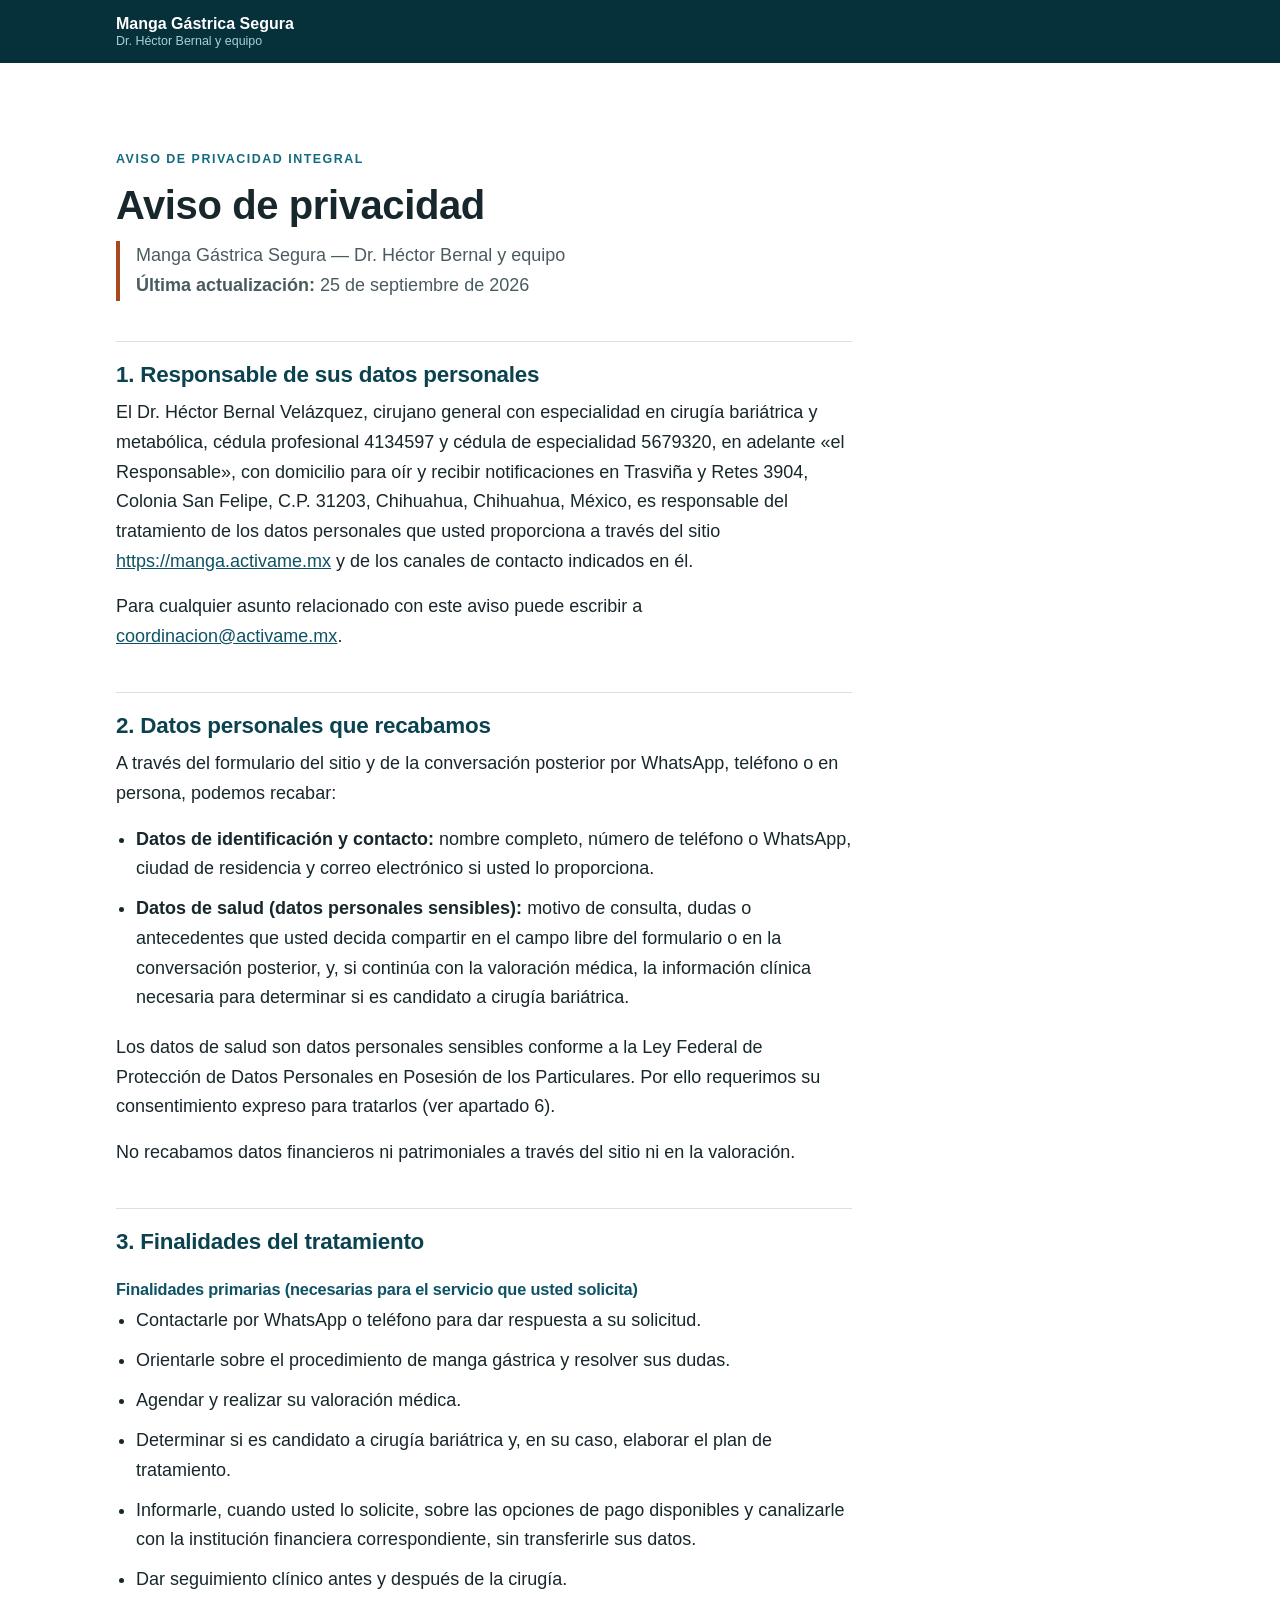
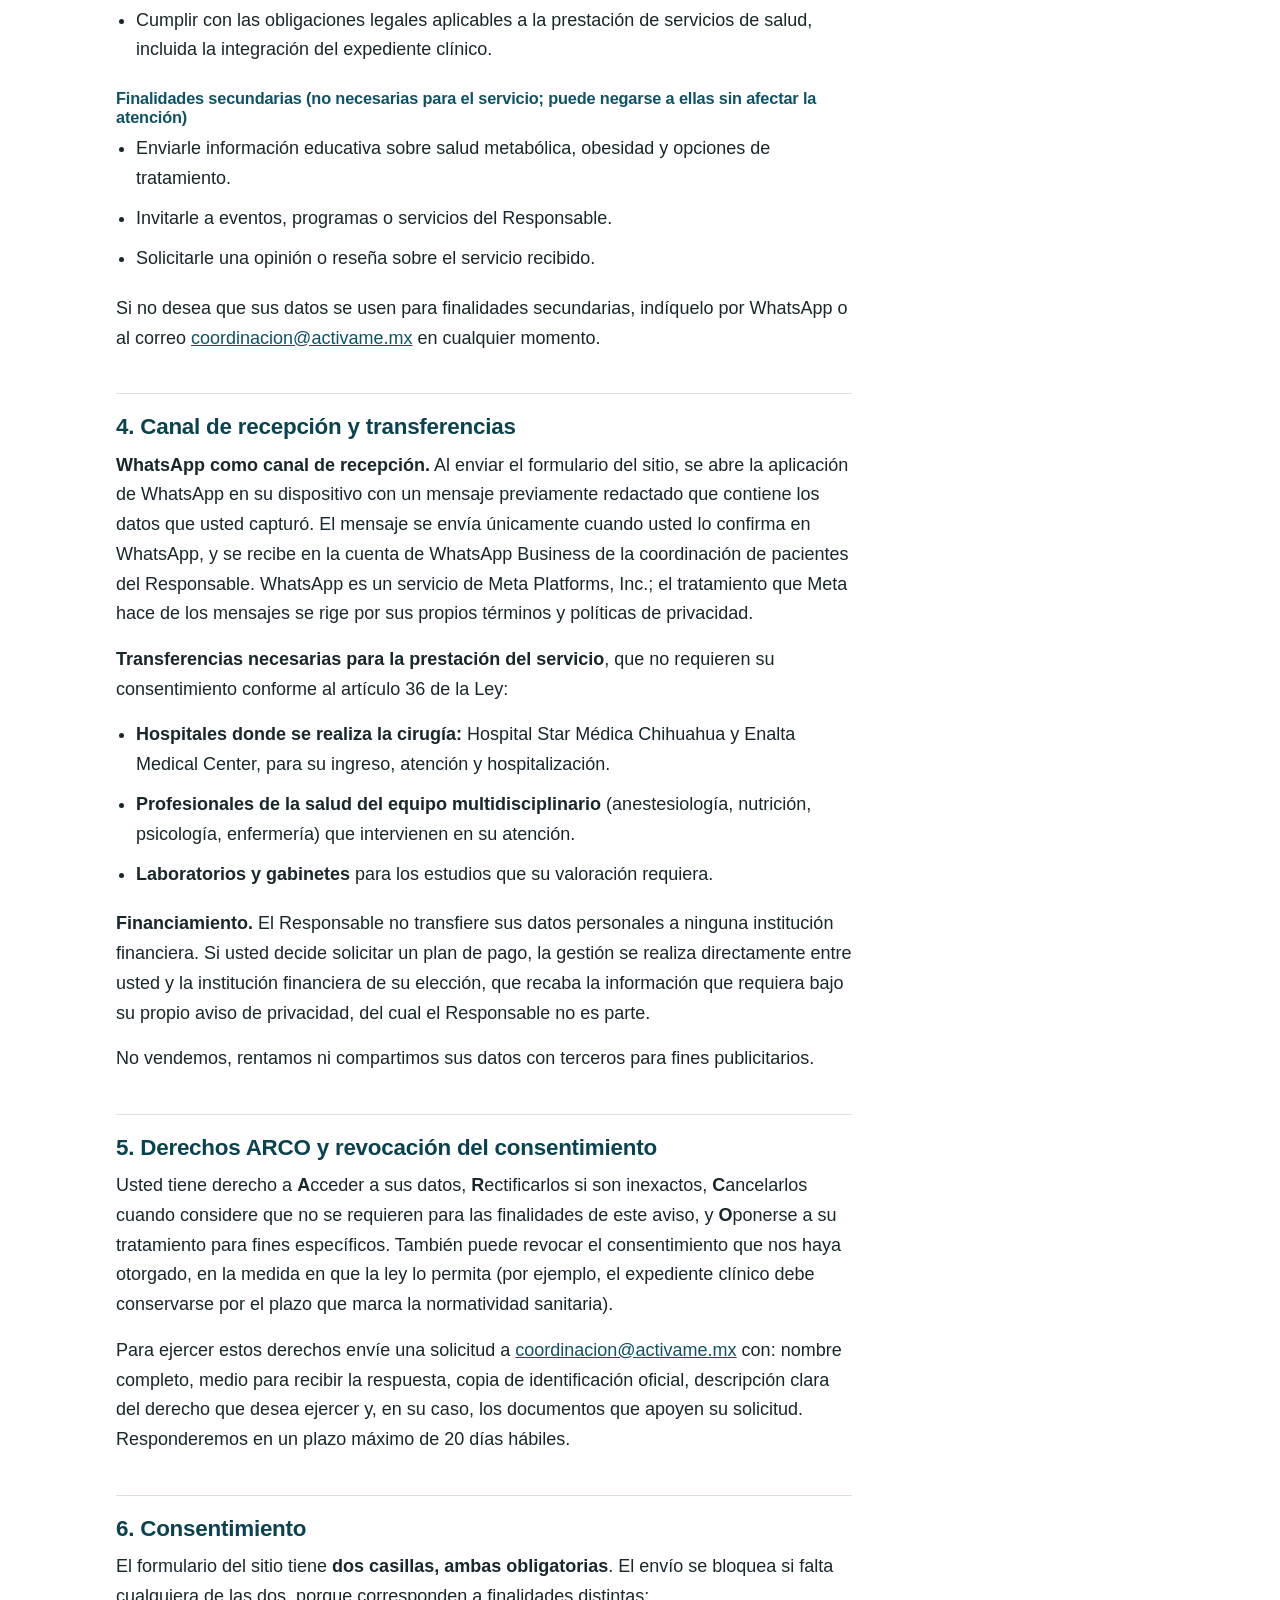
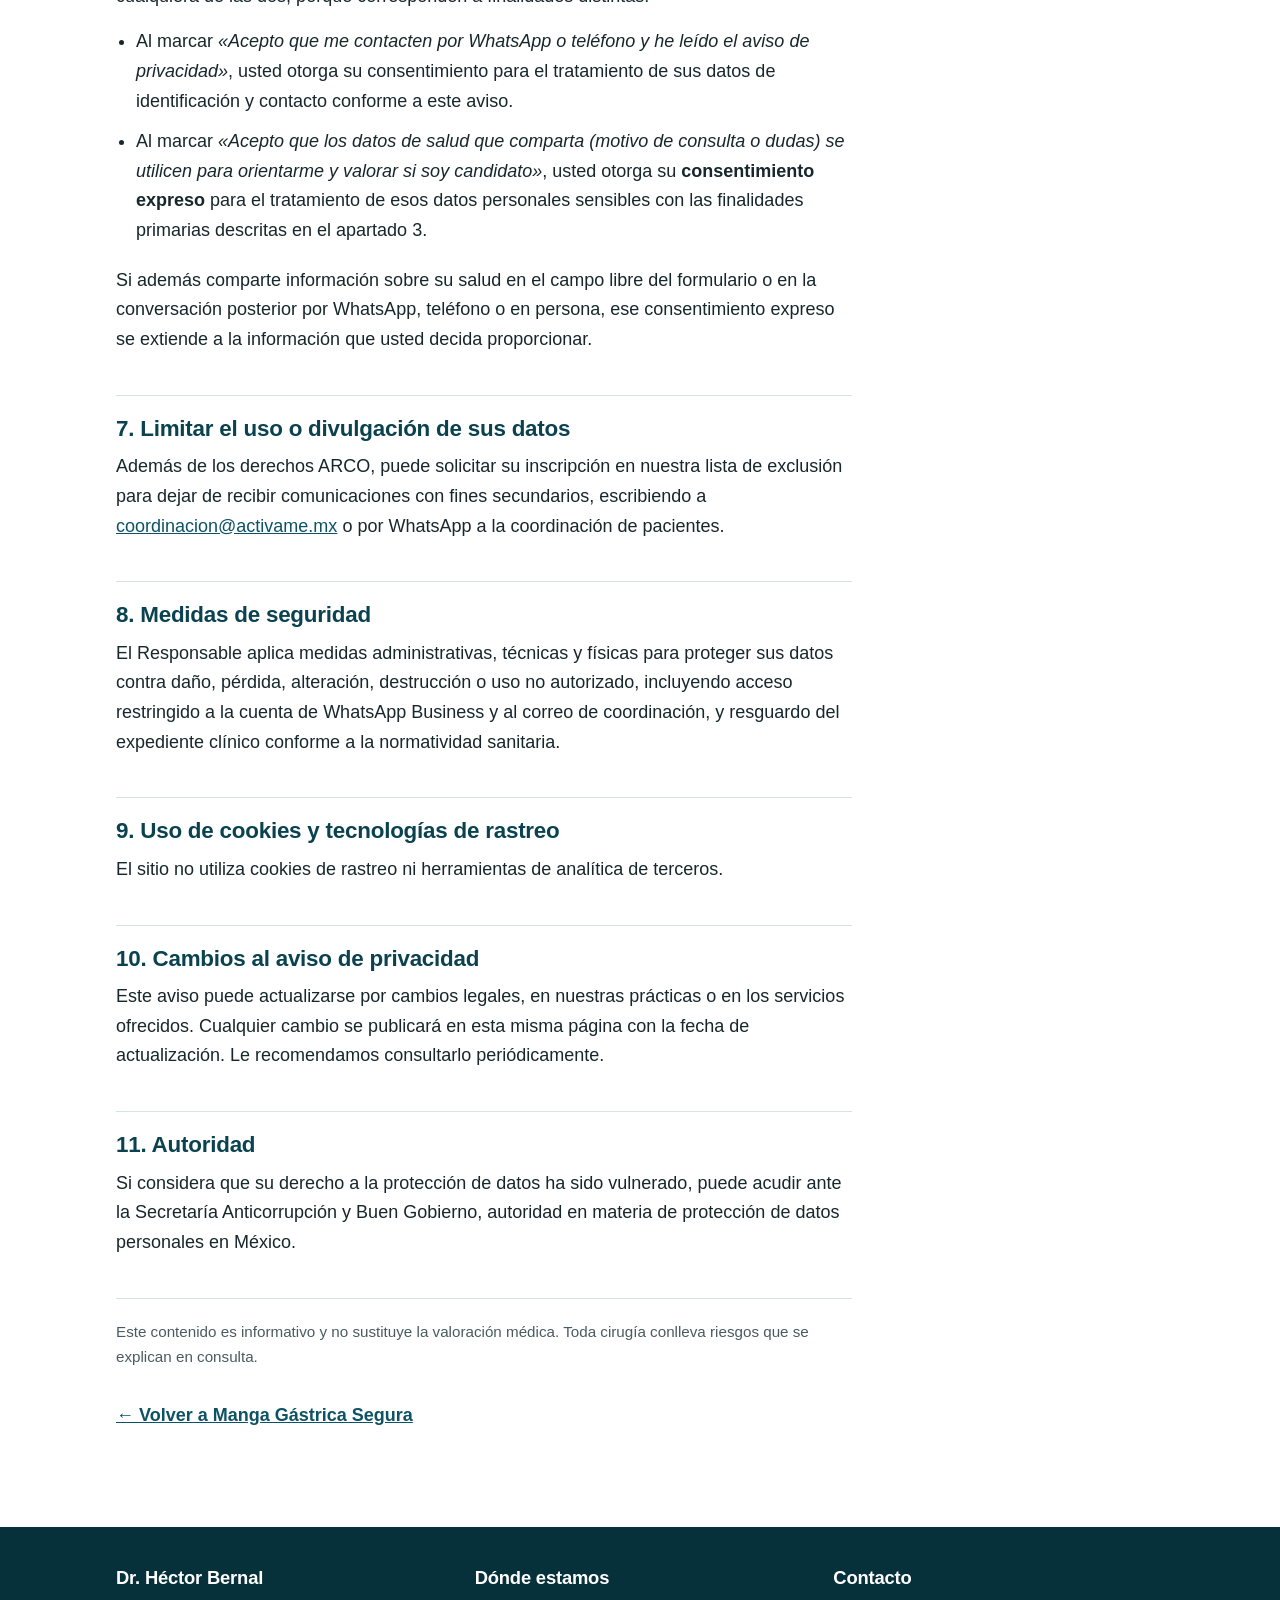
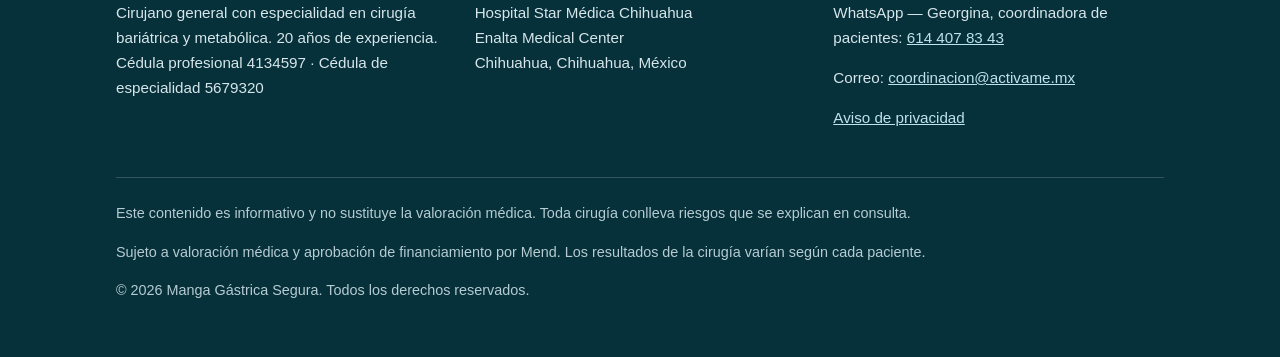
==== commit a571daf7: "Migra el sitio al dominio propio manga.activame.mx - Sustituye manga-gastrica-segura.vercel.app por " ====
--- a/aviso-de-privacidad.html
+++ b/aviso-de-privacidad.html
@@ -10,7 +10,7 @@
 <meta name="robots" content="noindex, nofollow">
 <title>Aviso de privacidad | Manga Gástrica Segura</title>
 <meta name="description" content="Aviso de privacidad integral del programa Manga Gástrica Segura, del Dr. Héctor Bernal y su equipo, en Chihuahua.">
-<link rel="canonical" href="https://manga-gastrica-segura.vercel.app/aviso-de-privacidad">
+<link rel="canonical" href="https://manga.activame.mx/aviso-de-privacidad">
 
 <link rel="stylesheet" href="assets/css/styles.css">
 <link rel="icon" href="data:image/svg+xml,<svg xmlns='http://www.w3.org/2000/svg' viewBox='0 0 100 100'><rect width='100' height='100' rx='20' fill='%230b4250'/><text x='50' y='68' font-size='56' font-family='sans-serif' font-weight='700' fill='white' text-anchor='middle'>M</text></svg>">
@@ -38,7 +38,7 @@
         <h1>Aviso de privacidad</h1>
         <p class="documento__entrada">
           Manga Gástrica Segura — Dr. Héctor Bernal y equipo<br>
-          <strong>Última actualización:</strong> 3 de septiembre de 2026
+          <strong>Última actualización:</strong> 25 de septiembre de 2026
         </p>
 
         <h2>1. Responsable de sus datos personales</h2>
@@ -48,7 +48,7 @@
           «el Responsable», con domicilio para oír y recibir notificaciones en Trasviña y Retes
           3904, Colonia San Felipe, C.P. 31203, Chihuahua, Chihuahua, México, es responsable del
           tratamiento de los datos personales que usted proporciona a través del sitio
-          <a href="https://manga-gastrica-segura.vercel.app/">https://manga-gastrica-segura.vercel.app</a>
+          <a href="https://manga.activame.mx/">https://manga.activame.mx</a>
           y de los canales de contacto indicados en él.
         </p>
         <p>
@@ -117,7 +117,7 @@
         </p>
         <p>
           <strong>Transferencias necesarias para la prestación del servicio</strong>, que no
-          requieren su consentimiento conforme al artículo 37 de la Ley:
+          requieren su consentimiento conforme al artículo 36 de la Ley:
         </p>
         <ul>
           <li><strong>Hospitales donde se realiza la cirugía:</strong> Hospital Star Médica Chihuahua y Enalta Medical Center, para su ingreso, atención y hospitalización.</li>
@@ -235,13 +235,13 @@
         </p>
 
         <h2>11. Autoridad</h2>
-        <!-- Pendiente legal: confirmar el nombre vigente de la autoridad. Tras la reforma de 2025
-             y la extinción del INAI, la competencia se reasignó; hasta que legal confirme la
-             denominación correcta, el texto se queda en la fórmula genérica de abajo, que es
-             válida y no se queda desactualizada. -->
+        <!-- Tras la LFPDPPP publicada el 20 de marzo de 2025 y la extinción del INAI, la
+             autoridad en materia de protección de datos personales es la Secretaría
+             Anticorrupción y Buen Gobierno. -->
         <p>
           Si considera que su derecho a la protección de datos ha sido vulnerado, puede acudir
-          ante la autoridad competente en materia de protección de datos personales en México.
+          ante la Secretaría Anticorrupción y Buen Gobierno, autoridad en materia de protección de
+          datos personales en México.
         </p>
 
         <p class="documento__cierre">
